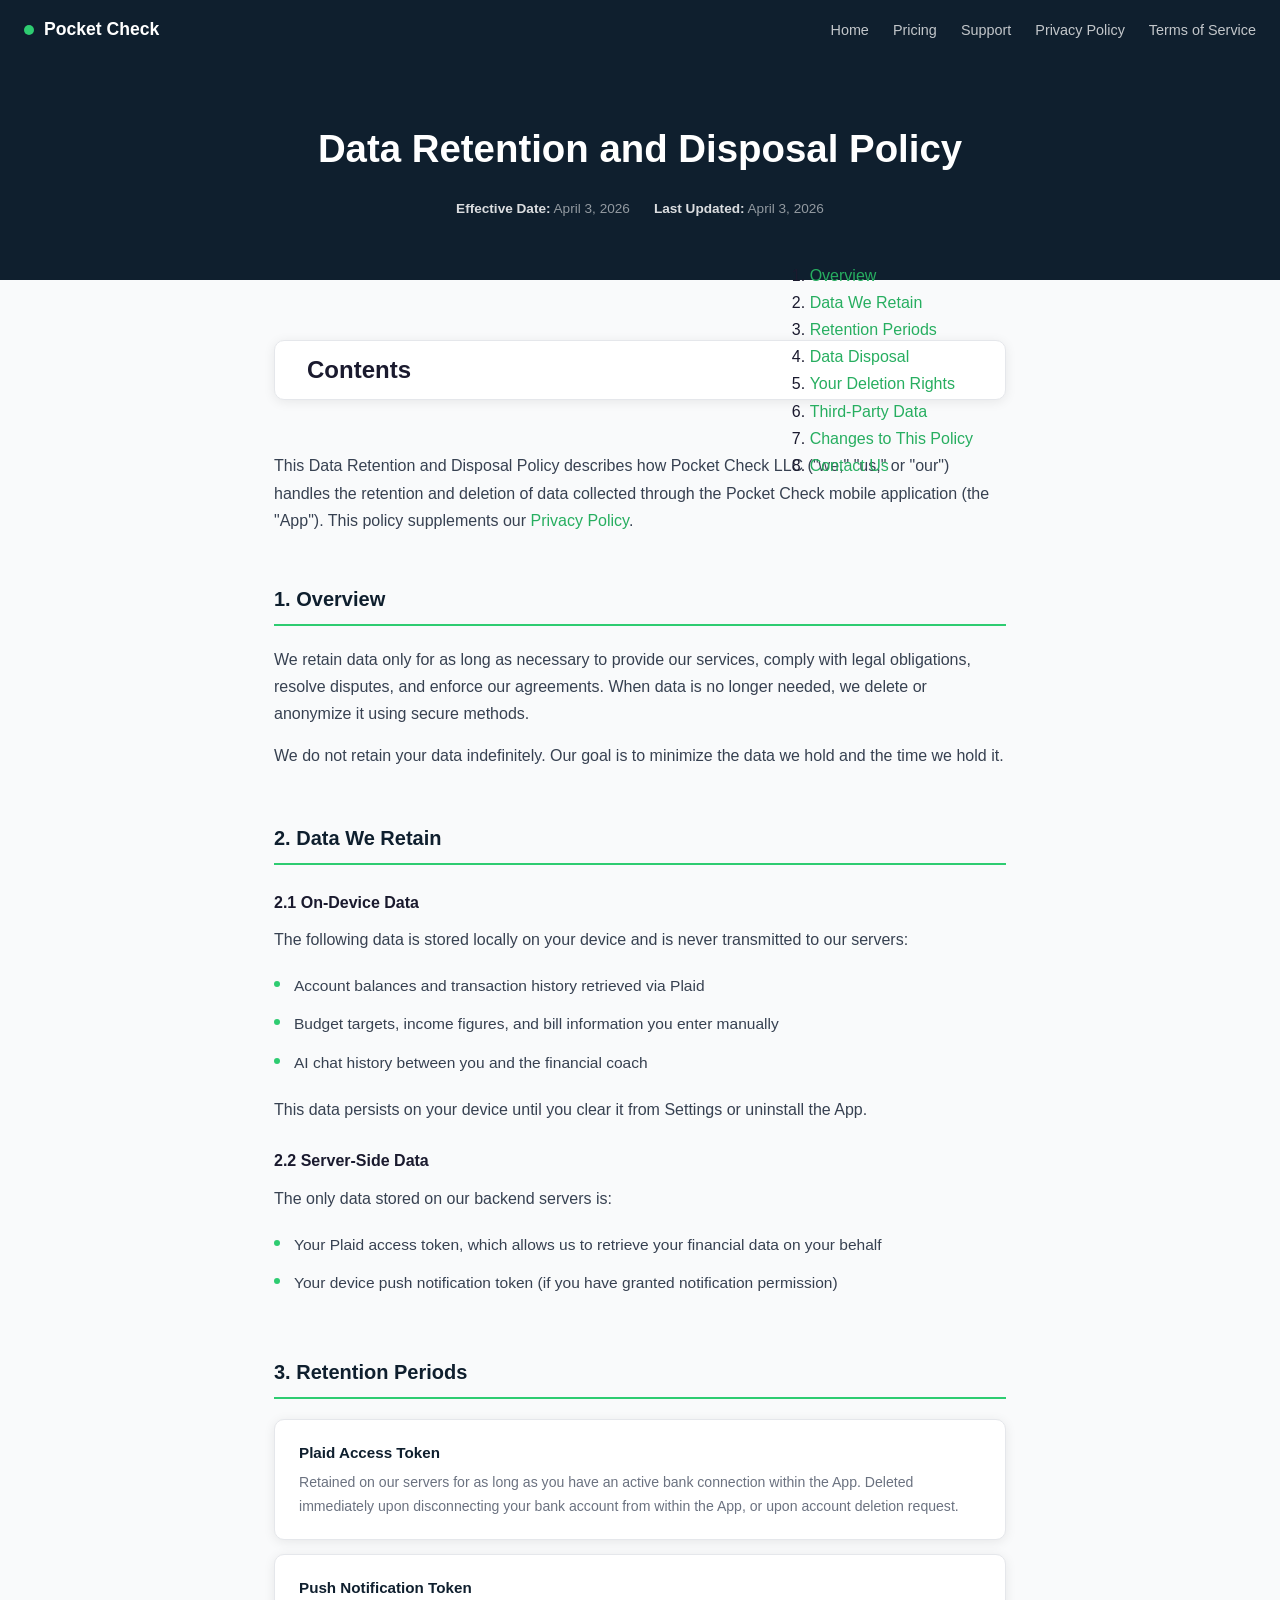
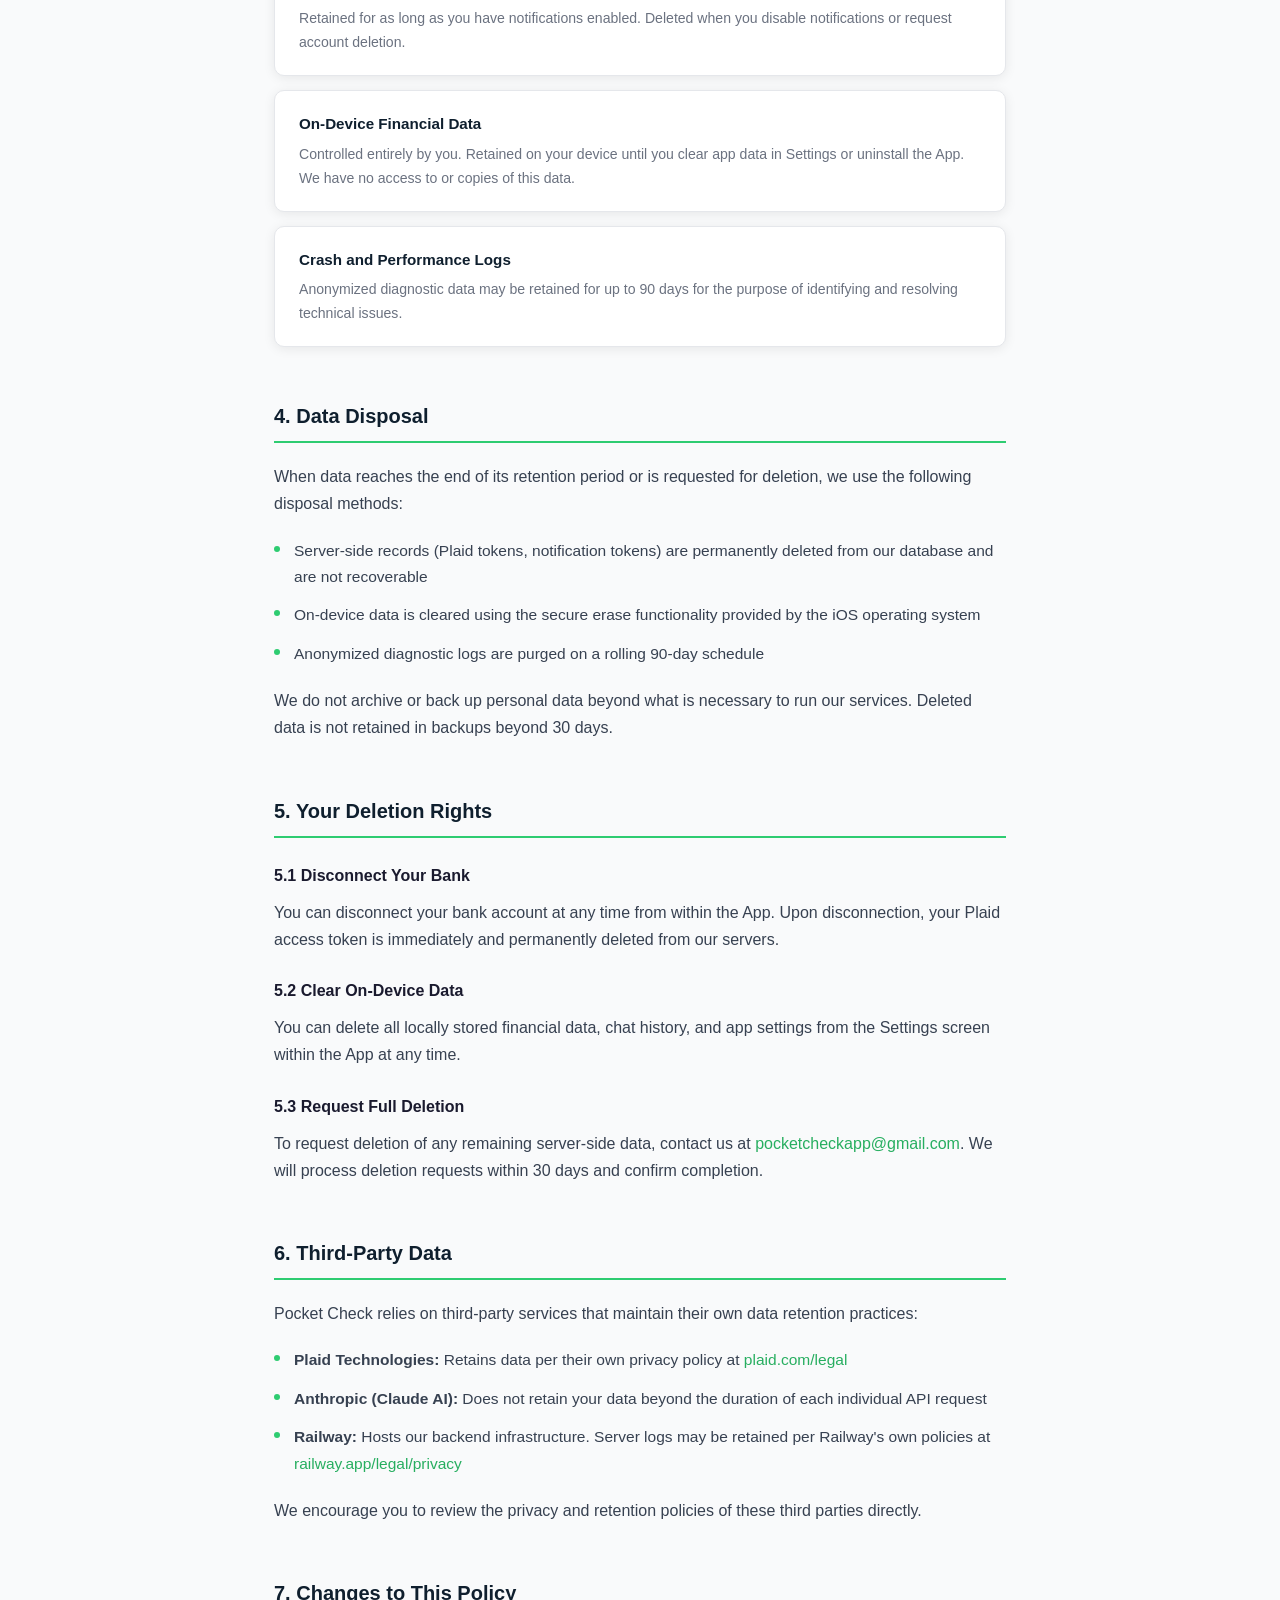
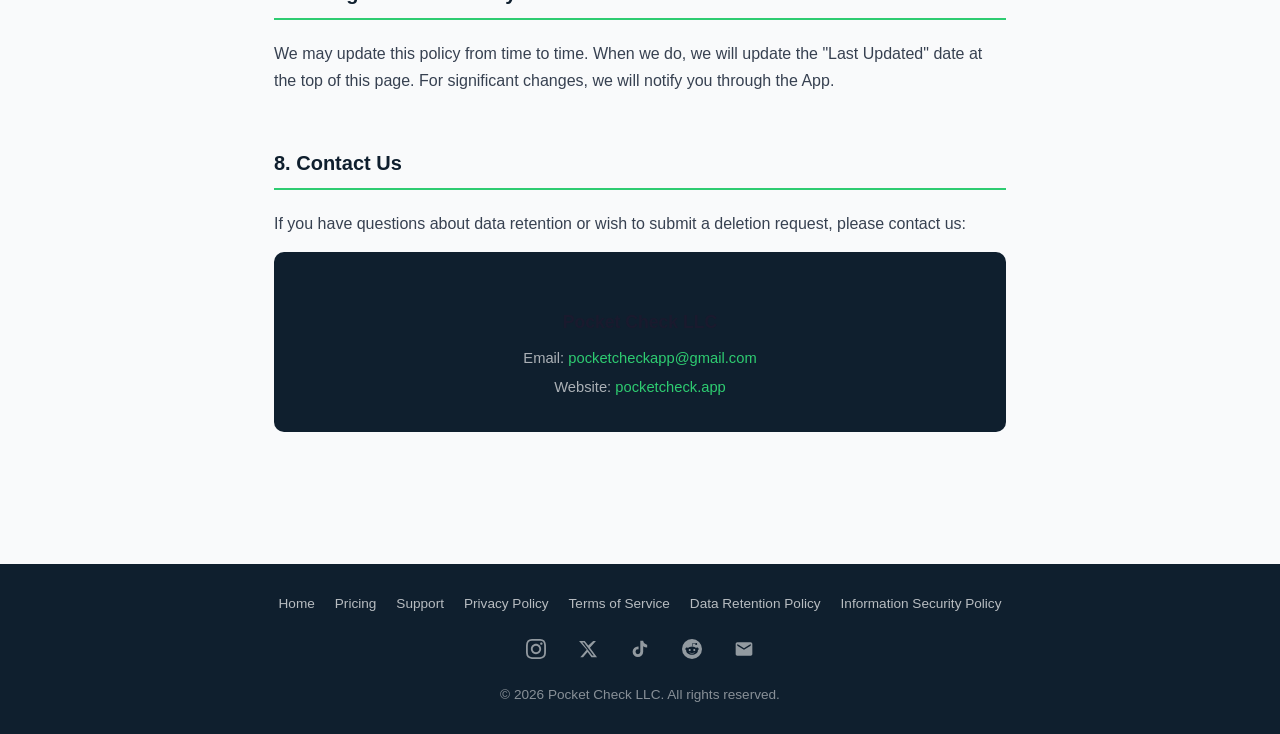
==== data-retention-policy.html @ 1af620df "Add Data Retention and Information Security policy pages; update all footers Co-Authored-By: Claude " ====
<!DOCTYPE html>
<html lang="en">
<head>
  <meta charset="UTF-8" />
  <meta name="viewport" content="width=device-width, initial-scale=1.0" />
  <title>Data Retention and Disposal Policy | Pocket Check</title>
  <meta name="description" content="Pocket Check LLC Data Retention and Disposal Policy: how long we keep your data and how we delete it." />
  <link rel="stylesheet" href="css/styles.css" />
</head>
<body>

  <nav>
    <a href="/" class="nav-brand">
      <span class="dot"></span> Pocket Check
    </a>
    <ul class="nav-links">
      <li><a href="index.html">Home</a></li>
      <li><a href="pricing.html">Pricing</a></li>
      <li><a href="support.html">Support</a></li>
      <li><a href="privacy-policy.html">Privacy Policy</a></li>
      <li><a href="terms-of-service.html">Terms of Service</a></li>
    </ul>
  </nav>

  <header class="policy-header">
    <h1>Data Retention and Disposal Policy</h1>
    <div class="policy-meta">
      <span><strong>Effective Date:</strong> April 3, 2026</span>
      <span><strong>Last Updated:</strong> April 3, 2026</span>
    </div>
  </header>

  <main class="policy-body">

    <nav class="policy-toc" aria-label="Table of contents">
      <h2>Contents</h2>
      <ol>
        <li><a href="#section-1">Overview</a></li>
        <li><a href="#section-2">Data We Retain</a></li>
        <li><a href="#section-3">Retention Periods</a></li>
        <li><a href="#section-4">Data Disposal</a></li>
        <li><a href="#section-5">Your Deletion Rights</a></li>
        <li><a href="#section-6">Third-Party Data</a></li>
        <li><a href="#section-7">Changes to This Policy</a></li>
        <li><a href="#section-8">Contact Us</a></li>
      </ol>
    </nav>

    <p style="color:#374151; margin-bottom: 48px;">
      This Data Retention and Disposal Policy describes how Pocket Check LLC ("we," "us," or "our") handles the retention and deletion of data collected through the Pocket Check mobile application (the "App"). This policy supplements our <a href="privacy-policy.html">Privacy Policy</a>.
    </p>

    <!-- Section 1 -->
    <div class="policy-section" id="section-1">
      <h2>1. Overview</h2>
      <p>We retain data only for as long as necessary to provide our services, comply with legal obligations, resolve disputes, and enforce our agreements. When data is no longer needed, we delete or anonymize it using secure methods.</p>
      <p>We do not retain your data indefinitely. Our goal is to minimize the data we hold and the time we hold it.</p>
    </div>

    <!-- Section 2 -->
    <div class="policy-section" id="section-2">
      <h2>2. Data We Retain</h2>

      <h3>2.1 On-Device Data</h3>
      <p>The following data is stored locally on your device and is never transmitted to our servers:</p>
      <ul>
        <li>Account balances and transaction history retrieved via Plaid</li>
        <li>Budget targets, income figures, and bill information you enter manually</li>
        <li>AI chat history between you and the financial coach</li>
      </ul>
      <p>This data persists on your device until you clear it from Settings or uninstall the App.</p>

      <h3>2.2 Server-Side Data</h3>
      <p>The only data stored on our backend servers is:</p>
      <ul>
        <li>Your Plaid access token, which allows us to retrieve your financial data on your behalf</li>
        <li>Your device push notification token (if you have granted notification permission)</li>
      </ul>
    </div>

    <!-- Section 3 -->
    <div class="policy-section" id="section-3">
      <h2>3. Retention Periods</h2>

      <div class="third-party-card">
        <h4>Plaid Access Token</h4>
        <p>Retained on our servers for as long as you have an active bank connection within the App. Deleted immediately upon disconnecting your bank account from within the App, or upon account deletion request.</p>
      </div>

      <div class="third-party-card">
        <h4>Push Notification Token</h4>
        <p>Retained for as long as you have notifications enabled. Deleted when you disable notifications or request account deletion.</p>
      </div>

      <div class="third-party-card">
        <h4>On-Device Financial Data</h4>
        <p>Controlled entirely by you. Retained on your device until you clear app data in Settings or uninstall the App. We have no access to or copies of this data.</p>
      </div>

      <div class="third-party-card">
        <h4>Crash and Performance Logs</h4>
        <p>Anonymized diagnostic data may be retained for up to 90 days for the purpose of identifying and resolving technical issues.</p>
      </div>
    </div>

    <!-- Section 4 -->
    <div class="policy-section" id="section-4">
      <h2>4. Data Disposal</h2>
      <p>When data reaches the end of its retention period or is requested for deletion, we use the following disposal methods:</p>
      <ul>
        <li>Server-side records (Plaid tokens, notification tokens) are permanently deleted from our database and are not recoverable</li>
        <li>On-device data is cleared using the secure erase functionality provided by the iOS operating system</li>
        <li>Anonymized diagnostic logs are purged on a rolling 90-day schedule</li>
      </ul>
      <p>We do not archive or back up personal data beyond what is necessary to run our services. Deleted data is not retained in backups beyond 30 days.</p>
    </div>

    <!-- Section 5 -->
    <div class="policy-section" id="section-5">
      <h2>5. Your Deletion Rights</h2>

      <h3>5.1 Disconnect Your Bank</h3>
      <p>You can disconnect your bank account at any time from within the App. Upon disconnection, your Plaid access token is immediately and permanently deleted from our servers.</p>

      <h3>5.2 Clear On-Device Data</h3>
      <p>You can delete all locally stored financial data, chat history, and app settings from the Settings screen within the App at any time.</p>

      <h3>5.3 Request Full Deletion</h3>
      <p>To request deletion of any remaining server-side data, contact us at <a href="mailto:pocketcheckapp@gmail.com">pocketcheckapp@gmail.com</a>. We will process deletion requests within 30 days and confirm completion.</p>
    </div>

    <!-- Section 6 -->
    <div class="policy-section" id="section-6">
      <h2>6. Third-Party Data</h2>
      <p>Pocket Check relies on third-party services that maintain their own data retention practices:</p>
      <ul>
        <li><strong>Plaid Technologies:</strong> Retains data per their own privacy policy at <a href="https://plaid.com/legal" target="_blank" rel="noopener">plaid.com/legal</a></li>
        <li><strong>Anthropic (Claude AI):</strong> Does not retain your data beyond the duration of each individual API request</li>
        <li><strong>Railway:</strong> Hosts our backend infrastructure. Server logs may be retained per Railway's own policies at <a href="https://railway.app/legal/privacy" target="_blank" rel="noopener">railway.app/legal/privacy</a></li>
      </ul>
      <p>We encourage you to review the privacy and retention policies of these third parties directly.</p>
    </div>

    <!-- Section 7 -->
    <div class="policy-section" id="section-7">
      <h2>7. Changes to This Policy</h2>
      <p>We may update this policy from time to time. When we do, we will update the "Last Updated" date at the top of this page. For significant changes, we will notify you through the App.</p>
    </div>

    <!-- Section 8 -->
    <div class="policy-section" id="section-8">
      <h2>8. Contact Us</h2>
      <p>If you have questions about data retention or wish to submit a deletion request, please contact us:</p>
      <div class="contact-box">
        <h3>Pocket Check LLC</h3>
        <p>Email: <a href="mailto:pocketcheckapp@gmail.com">pocketcheckapp@gmail.com</a></p>
        <p>Website: <a href="https://pocketcheck.app" target="_blank" rel="noopener">pocketcheck.app</a></p>
      </div>
    </div>

  </main>

  <footer>
    <div class="footer-links">
      <a href="index.html">Home</a>
      <a href="pricing.html">Pricing</a>
      <a href="support.html">Support</a>
      <a href="privacy-policy.html">Privacy Policy</a>
      <a href="terms-of-service.html">Terms of Service</a>
      <a href="data-retention-policy.html">Data Retention Policy</a>
      <a href="information-security-policy.html">Information Security Policy</a>
    </div>
    <div class="footer-socials">
      <a href="https://instagram.com/pocketcheckapp" target="_blank" rel="noopener" aria-label="Instagram">
        <svg viewBox="0 0 24 24" fill="currentColor"><path d="M12 2.163c3.204 0 3.584.012 4.85.07 3.252.148 4.771 1.691 4.919 4.919.058 1.265.069 1.645.069 4.849 0 3.205-.012 3.584-.069 4.849-.149 3.225-1.664 4.771-4.919 4.919-1.266.058-1.644.07-4.85.07-3.204 0-3.584-.012-4.849-.07-3.26-.149-4.771-1.699-4.919-4.92-.058-1.265-.07-1.644-.07-4.849 0-3.204.013-3.583.07-4.849.149-3.227 1.664-4.771 4.919-4.919 1.266-.057 1.645-.069 4.849-.069zm0-2.163c-3.259 0-3.667.014-4.947.072-4.358.2-6.78 2.618-6.98 6.98-.059 1.281-.073 1.689-.073 4.948 0 3.259.014 3.668.072 4.948.2 4.358 2.618 6.78 6.98 6.98 1.281.058 1.689.072 4.948.072 3.259 0 3.668-.014 4.948-.072 4.354-.2 6.782-2.618 6.979-6.98.059-1.28.073-1.689.073-4.948 0-3.259-.014-3.667-.072-4.947-.196-4.354-2.617-6.78-6.979-6.98-1.281-.059-1.69-.073-4.949-.073zm0 5.838c-3.403 0-6.162 2.759-6.162 6.162s2.759 6.163 6.162 6.163 6.162-2.759 6.162-6.163c0-3.403-2.759-6.162-6.162-6.162zm0 10.162c-2.209 0-4-1.79-4-4 0-2.209 1.791-4 4-4s4 1.791 4 4c0 2.21-1.791 4-4 4zm6.406-11.845c-.796 0-1.441.645-1.441 1.44s.645 1.44 1.441 1.44c.795 0 1.439-.645 1.439-1.44s-.644-1.44-1.439-1.44z"/></svg>
      </a>
      <a href="https://x.com/pocketcheckapp" target="_blank" rel="noopener" aria-label="X">
        <svg viewBox="0 0 24 24" fill="currentColor"><path d="M18.244 2.25h3.308l-7.227 8.26 8.502 11.24H16.17l-4.714-6.231-5.401 6.231H2.747l7.73-8.835L1.254 2.25H8.08l4.259 5.63L18.244 2.25zm-1.161 17.52h1.833L7.084 4.126H5.117L17.083 19.77z"/></svg>
      </a>
      <a href="https://tiktok.com/@pocketcheckapp" target="_blank" rel="noopener" aria-label="TikTok">
        <svg viewBox="0 0 24 24" fill="currentColor"><path d="M19.59 6.69a4.83 4.83 0 01-3.77-4.25V2h-3.45v13.67a2.89 2.89 0 01-2.88 2.5 2.89 2.89 0 01-2.89-2.89 2.89 2.89 0 012.89-2.89c.28 0 .54.04.79.1V9.01a6.33 6.33 0 00-.79-.05 6.34 6.34 0 00-6.34 6.34 6.34 6.34 0 006.34 6.34 6.34 6.34 0 006.33-6.34V8.69a8.18 8.18 0 004.79 1.54V6.79a4.85 4.85 0 01-1.02-.1z"/></svg>
      </a>
      <a href="https://reddit.com/u/pocketcheckapp" target="_blank" rel="noopener" aria-label="Reddit">
        <svg viewBox="0 0 24 24" fill="currentColor"><path d="M12 0A12 12 0 0 0 0 12a12 12 0 0 0 12 12 12 12 0 0 0 12-12A12 12 0 0 0 12 0zm5.01 4.744c.688 0 1.25.561 1.25 1.249a1.25 1.25 0 0 1-2.498.056l-2.597-.547-.8 3.747c1.824.07 3.48.632 4.674 1.488.308-.309.73-.491 1.207-.491.968 0 1.754.786 1.754 1.754 0 .716-.435 1.333-1.01 1.614a3.111 3.111 0 0 1 .042.52c0 2.694-3.13 4.87-7.004 4.87-3.874 0-7.004-2.176-7.004-4.87 0-.183.015-.366.043-.534A1.748 1.748 0 0 1 4.028 12c0-.968.786-1.754 1.754-1.754.463 0 .898.196 1.207.49 1.207-.883 2.878-1.43 4.744-1.487l.885-4.182a.342.342 0 0 1 .14-.197.35.35 0 0 1 .238-.042l2.906.617a1.214 1.214 0 0 1 1.108-.701zM9.25 12C8.561 12 8 12.562 8 13.25c0 .687.561 1.248 1.25 1.248.687 0 1.248-.561 1.248-1.249 0-.688-.561-1.249-1.249-1.249zm5.5 0c-.687 0-1.248.561-1.248 1.25 0 .687.561 1.248 1.249 1.248.688 0 1.249-.561 1.249-1.249 0-.687-.562-1.249-1.25-1.249zm-5.466 3.99a.327.327 0 0 0-.231.094.33.33 0 0 0 0 .463c.842.842 2.484.913 2.961.913.477 0 2.105-.056 2.961-.913a.361.361 0 0 0 .029-.463.33.33 0 0 0-.464 0c-.547.533-1.684.73-2.512.73-.828 0-1.979-.196-2.512-.73a.326.326 0 0 0-.232-.095z"/></svg>
      </a>
      <a href="mailto:pocketcheckapp@gmail.com" aria-label="Email">
        <svg viewBox="0 0 24 24" fill="currentColor"><path d="M20 4H4c-1.1 0-2 .9-2 2v12c0 1.1.9 2 2 2h16c1.1 0 2-.9 2-2V6c0-1.1-.9-2-2-2zm0 4l-8 5-8-5V6l8 5 8-5v2z"/></svg>
      </a>
    </div>
    <p>&copy; 2026 Pocket Check LLC. All rights reserved.</p>
  </footer>

</body>
</html>
---- css/styles.css ----
/* ===== Reset & Base ===== */
*, *::before, *::after { box-sizing: border-box; margin: 0; padding: 0; }

:root {
  --green: #2ecc71;
  --green-dark: #27ae60;
  --navy: #0f1f2e;
  --text: #1a1a2e;
  --muted: #6b7280;
  --border: #e5e7eb;
  --bg: #f9fafb;
  --white: #ffffff;
  --radius: 10px;
  --shadow: 0 2px 12px rgba(0,0,0,0.08);
}

html { scroll-behavior: smooth; }

body {
  font-family: -apple-system, BlinkMacSystemFont, "Segoe UI", Roboto, sans-serif;
  color: var(--text);
  background: var(--bg);
  line-height: 1.7;
  font-size: 16px;
}

a { color: var(--green-dark); text-decoration: none; }
a:hover { text-decoration: underline; }

/* ===== Nav ===== */
nav {
  background: var(--navy);
  padding: 0 24px;
  display: flex;
  align-items: center;
  justify-content: space-between;
  height: 60px;
  position: sticky;
  top: 0;
  z-index: 100;
}

.nav-brand {
  display: flex;
  align-items: center;
  gap: 10px;
  color: var(--white);
  font-weight: 700;
  font-size: 1.1rem;
  text-decoration: none;
}

.nav-brand .dot {
  width: 10px;
  height: 10px;
  background: var(--green);
  border-radius: 50%;
  display: inline-block;
}

.nav-links {
  display: flex;
  gap: 24px;
  list-style: none;
}

.nav-links a {
  color: rgba(255,255,255,0.75);
  font-size: 0.9rem;
  transition: color 0.2s;
}

.nav-links a:hover,
.nav-links a.active {
  color: var(--white);
  text-decoration: none;
}

/* ===== Hero ===== */
.hero {
  background: var(--navy);
  color: var(--white);
  padding: 80px 24px 100px;
  text-align: center;
}

.hero-badge {
  display: inline-block;
  background: rgba(46,204,113,0.15);
  color: var(--green);
  border: 1px solid rgba(46,204,113,0.3);
  border-radius: 100px;
  padding: 4px 14px;
  font-size: 0.8rem;
  font-weight: 600;
  letter-spacing: 0.05em;
  text-transform: uppercase;
  margin-bottom: 20px;
}

.hero h1 {
  font-size: clamp(2rem, 5vw, 3rem);
  font-weight: 800;
  line-height: 1.2;
  margin-bottom: 16px;
}

.hero h1 span { color: var(--green); }

.hero p {
  font-size: 1.1rem;
  color: rgba(255,255,255,0.65);
  max-width: 480px;
  margin: 0 auto 32px;
}

.btn {
  display: inline-block;
  padding: 12px 28px;
  border-radius: var(--radius);
  font-weight: 600;
  font-size: 0.95rem;
  transition: all 0.2s;
  cursor: pointer;
  border: none;
}

.btn-primary {
  background: var(--green);
  color: var(--navy);
}

.btn-primary:hover {
  background: var(--green-dark);
  color: var(--white);
  text-decoration: none;
}

.btn-outline {
  background: transparent;
  color: var(--white);
  border: 1px solid rgba(255,255,255,0.3);
  margin-left: 12px;
}

.btn-outline:hover {
  background: rgba(255,255,255,0.08);
  text-decoration: none;
  color: var(--white);
}

/* ===== Features Grid ===== */
.section {
  max-width: 900px;
  margin: 0 auto;
  padding: 72px 24px;
}

.section-label {
  font-size: 0.78rem;
  font-weight: 700;
  color: var(--green-dark);
  text-transform: uppercase;
  letter-spacing: 0.1em;
  margin-bottom: 10px;
}

.section h2 {
  font-size: 1.8rem;
  font-weight: 800;
  margin-bottom: 12px;
}

.section .lead {
  color: var(--muted);
  font-size: 1.05rem;
  margin-bottom: 48px;
}

.features {
  display: grid;
  grid-template-columns: repeat(auto-fit, minmax(220px, 1fr));
  gap: 20px;
}

.feature-card {
  background: var(--white);
  border: 1px solid var(--border);
  border-radius: var(--radius);
  padding: 28px 24px;
  box-shadow: var(--shadow);
}

.feature-icon {
  font-size: 1.6rem;
  margin-bottom: 14px;
}

.feature-card h3 {
  font-size: 1rem;
  font-weight: 700;
  margin-bottom: 8px;
}

.feature-card p {
  font-size: 0.9rem;
  color: var(--muted);
  line-height: 1.6;
}

/* ===== Privacy Card ===== */
.privacy-cta {
  background: var(--white);
  border: 1px solid var(--border);
  border-radius: var(--radius);
  padding: 40px;
  box-shadow: var(--shadow);
  display: flex;
  align-items: center;
  justify-content: space-between;
  gap: 24px;
  flex-wrap: wrap;
  margin-top: 60px;
}

.privacy-cta h3 { font-size: 1.2rem; font-weight: 700; margin-bottom: 6px; }
.privacy-cta p { color: var(--muted); font-size: 0.92rem; }

/* ===== Privacy Policy Page ===== */
.policy-header {
  background: var(--navy);
  color: var(--white);
  padding: 56px 24px 60px;
  text-align: center;
}

.policy-header h1 { font-size: clamp(1.6rem, 4vw, 2.4rem); font-weight: 800; margin-bottom: 10px; }

.policy-meta {
  display: flex;
  justify-content: center;
  gap: 24px;
  flex-wrap: wrap;
  margin-top: 16px;
}

.policy-meta span {
  font-size: 0.85rem;
  color: rgba(255,255,255,0.55);
}

.policy-meta strong { color: rgba(255,255,255,0.85); }

.policy-body {
  max-width: 780px;
  margin: 0 auto;
  padding: 60px 24px 80px;
}

.policy-toc {
  background: var(--white);
  border: 1px solid var(--border);
  border-radius: var(--radius);
  padding: 28px 32px;
  margin-bottom: 52px;
  box-shadow: var(--shadow);
}

.toc-heading {
  font-size: 0.78rem;
  font-weight: 700;
  text-transform: uppercase;
  letter-spacing: 0.1em;
  color: var(--muted);
  margin-bottom: 14px;
}

.toc-table {
  width: 100%;
  border-collapse: collapse;
}

.toc-table td {
  padding: 6px 40px 6px 0;
  width: 50%;
  font-size: 0.9rem;
  vertical-align: top;
}

.toc-table td:last-child {
  padding-left: 40px;
  padding-right: 0;
  border-left: 1px solid var(--border);
}

.toc-table a {
  color: var(--text);
  text-decoration: none;
}

.toc-table a:hover {
  color: var(--green-dark);
  text-decoration: underline;
}

.policy-section { margin-bottom: 52px; }

.policy-section h2 {
  font-size: 1.25rem;
  font-weight: 800;
  color: var(--navy);
  border-bottom: 2px solid var(--green);
  padding-bottom: 8px;
  margin-bottom: 20px;
}

.policy-section h3 {
  font-size: 1rem;
  font-weight: 700;
  margin: 24px 0 10px;
  color: var(--text);
}

.policy-section p { margin-bottom: 14px; color: #374151; }
.policy-section p:last-child { margin-bottom: 0; }

.policy-section ul {
  list-style: none;
  padding: 0;
  margin: 0 0 14px;
}

.policy-section ul li {
  padding: 6px 0 6px 20px;
  position: relative;
  color: #374151;
  font-size: 0.97rem;
}

.policy-section ul li::before {
  content: '';
  position: absolute;
  left: 0;
  top: 14px;
  width: 6px;
  height: 6px;
  background: var(--green);
  border-radius: 50%;
}

.third-party-card {
  background: var(--white);
  border: 1px solid var(--border);
  border-radius: var(--radius);
  padding: 20px 24px;
  margin-bottom: 14px;
  box-shadow: var(--shadow);
}

.third-party-card h4 {
  font-size: 0.95rem;
  font-weight: 700;
  margin-bottom: 6px;
  color: var(--navy);
}

.third-party-card p {
  font-size: 0.88rem;
  color: var(--muted);
  margin: 0;
}

.contact-box {
  background: var(--navy);
  color: var(--white);
  border-radius: var(--radius);
  padding: 32px;
  text-align: center;
}

.contact-box h3 { font-size: 1.1rem; font-weight: 700; margin-bottom: 8px; }
.contact-box p { color: rgba(255,255,255,0.65); font-size: 0.92rem; margin-bottom: 4px; }
.contact-box a { color: var(--green); }
.contact-box a:hover { color: var(--green-dark); }

/* ===== Footer ===== */
footer {
  background: var(--navy);
  color: rgba(255,255,255,0.5);
  text-align: center;
  padding: 28px 24px;
  font-size: 0.85rem;
}

footer a { color: rgba(255,255,255,0.7); }
footer a:hover { color: var(--white); }
footer .footer-links { display: flex; justify-content: center; gap: 20px; margin-bottom: 16px; flex-wrap: wrap; }
footer .footer-socials { display: flex; justify-content: center; gap: 16px; margin-bottom: 16px; }
footer .footer-socials a { display: flex; align-items: center; justify-content: center; width: 36px; height: 36px; color: rgba(255,255,255,0.55); transition: color 0.2s; }
footer .footer-socials a:hover { color: var(--green); }
footer .footer-socials svg { width: 20px; height: 20px; }

/* ===== Responsive ===== */
@media (max-width: 600px) {
.privacy-cta { flex-direction: column; text-align: center; }
  .btn-outline { margin-left: 0; margin-top: 10px; }
  .hero { padding: 60px 20px 80px; }
}
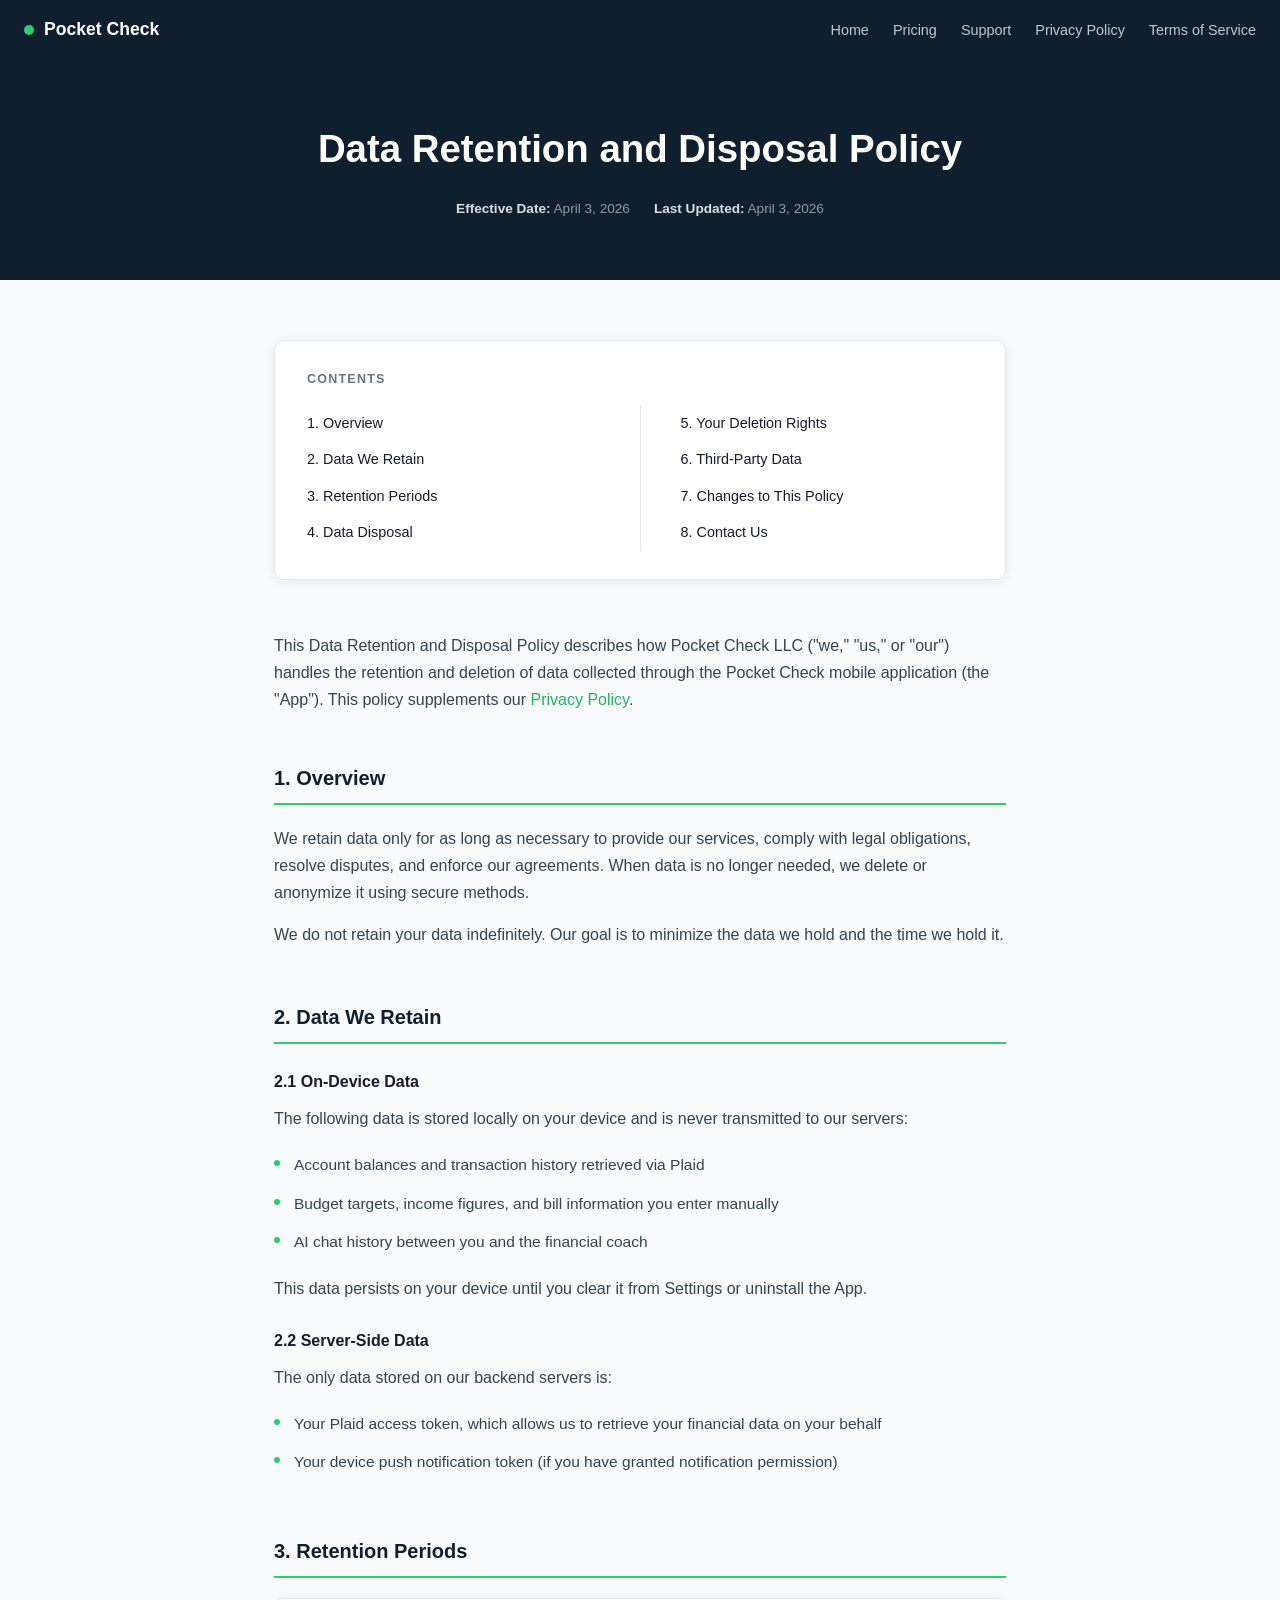
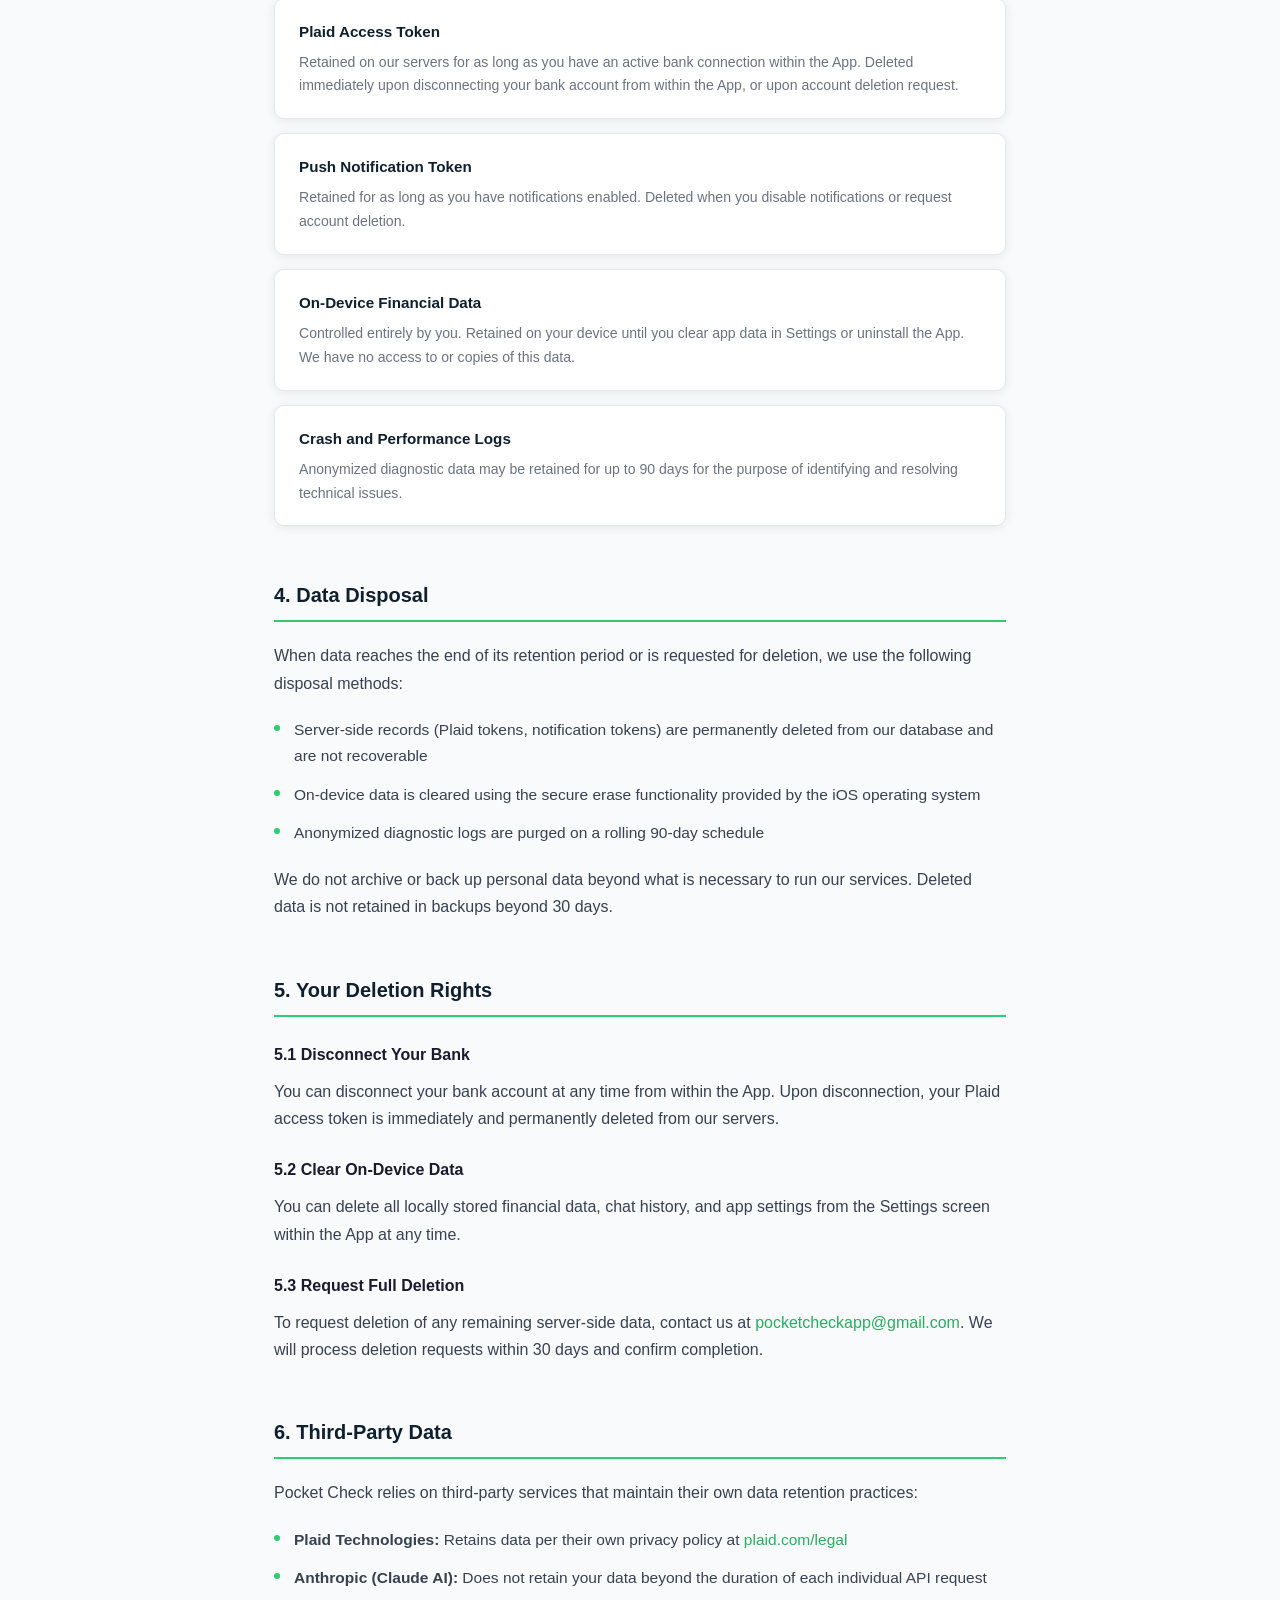
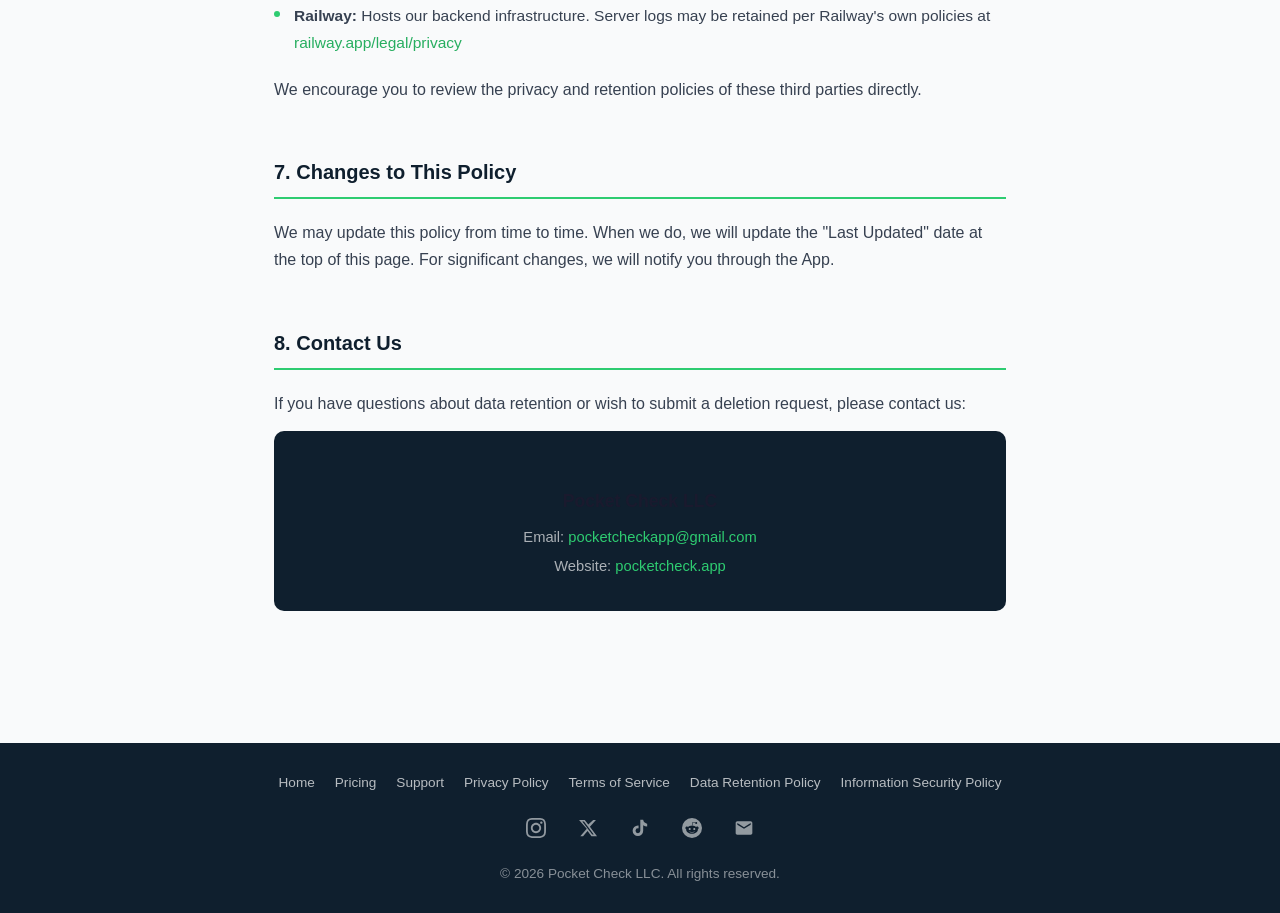
==== commit 29d02596: "Fix contents table layout on new policy pages to match site style Co-Authored-By: Claude Sonnet 4.6 " ====
--- a/data-retention-policy.html
+++ b/data-retention-policy.html
@@ -32,19 +32,29 @@
 
   <main class="policy-body">
 
-    <nav class="policy-toc" aria-label="Table of contents">
-      <h2>Contents</h2>
-      <ol>
-        <li><a href="#section-1">Overview</a></li>
-        <li><a href="#section-2">Data We Retain</a></li>
-        <li><a href="#section-3">Retention Periods</a></li>
-        <li><a href="#section-4">Data Disposal</a></li>
-        <li><a href="#section-5">Your Deletion Rights</a></li>
-        <li><a href="#section-6">Third-Party Data</a></li>
-        <li><a href="#section-7">Changes to This Policy</a></li>
-        <li><a href="#section-8">Contact Us</a></li>
-      </ol>
-    </nav>
+    <div class="policy-toc">
+      <p class="toc-heading">Contents</p>
+      <table class="toc-table">
+        <tbody>
+          <tr>
+            <td><a href="#section-1">1. Overview</a></td>
+            <td><a href="#section-5">5. Your Deletion Rights</a></td>
+          </tr>
+          <tr>
+            <td><a href="#section-2">2. Data We Retain</a></td>
+            <td><a href="#section-6">6. Third-Party Data</a></td>
+          </tr>
+          <tr>
+            <td><a href="#section-3">3. Retention Periods</a></td>
+            <td><a href="#section-7">7. Changes to This Policy</a></td>
+          </tr>
+          <tr>
+            <td><a href="#section-4">4. Data Disposal</a></td>
+            <td><a href="#section-8">8. Contact Us</a></td>
+          </tr>
+        </tbody>
+      </table>
+    </div>
 
     <p style="color:#374151; margin-bottom: 48px;">
       This Data Retention and Disposal Policy describes how Pocket Check LLC ("we," "us," or "our") handles the retention and deletion of data collected through the Pocket Check mobile application (the "App"). This policy supplements our <a href="privacy-policy.html">Privacy Policy</a>.
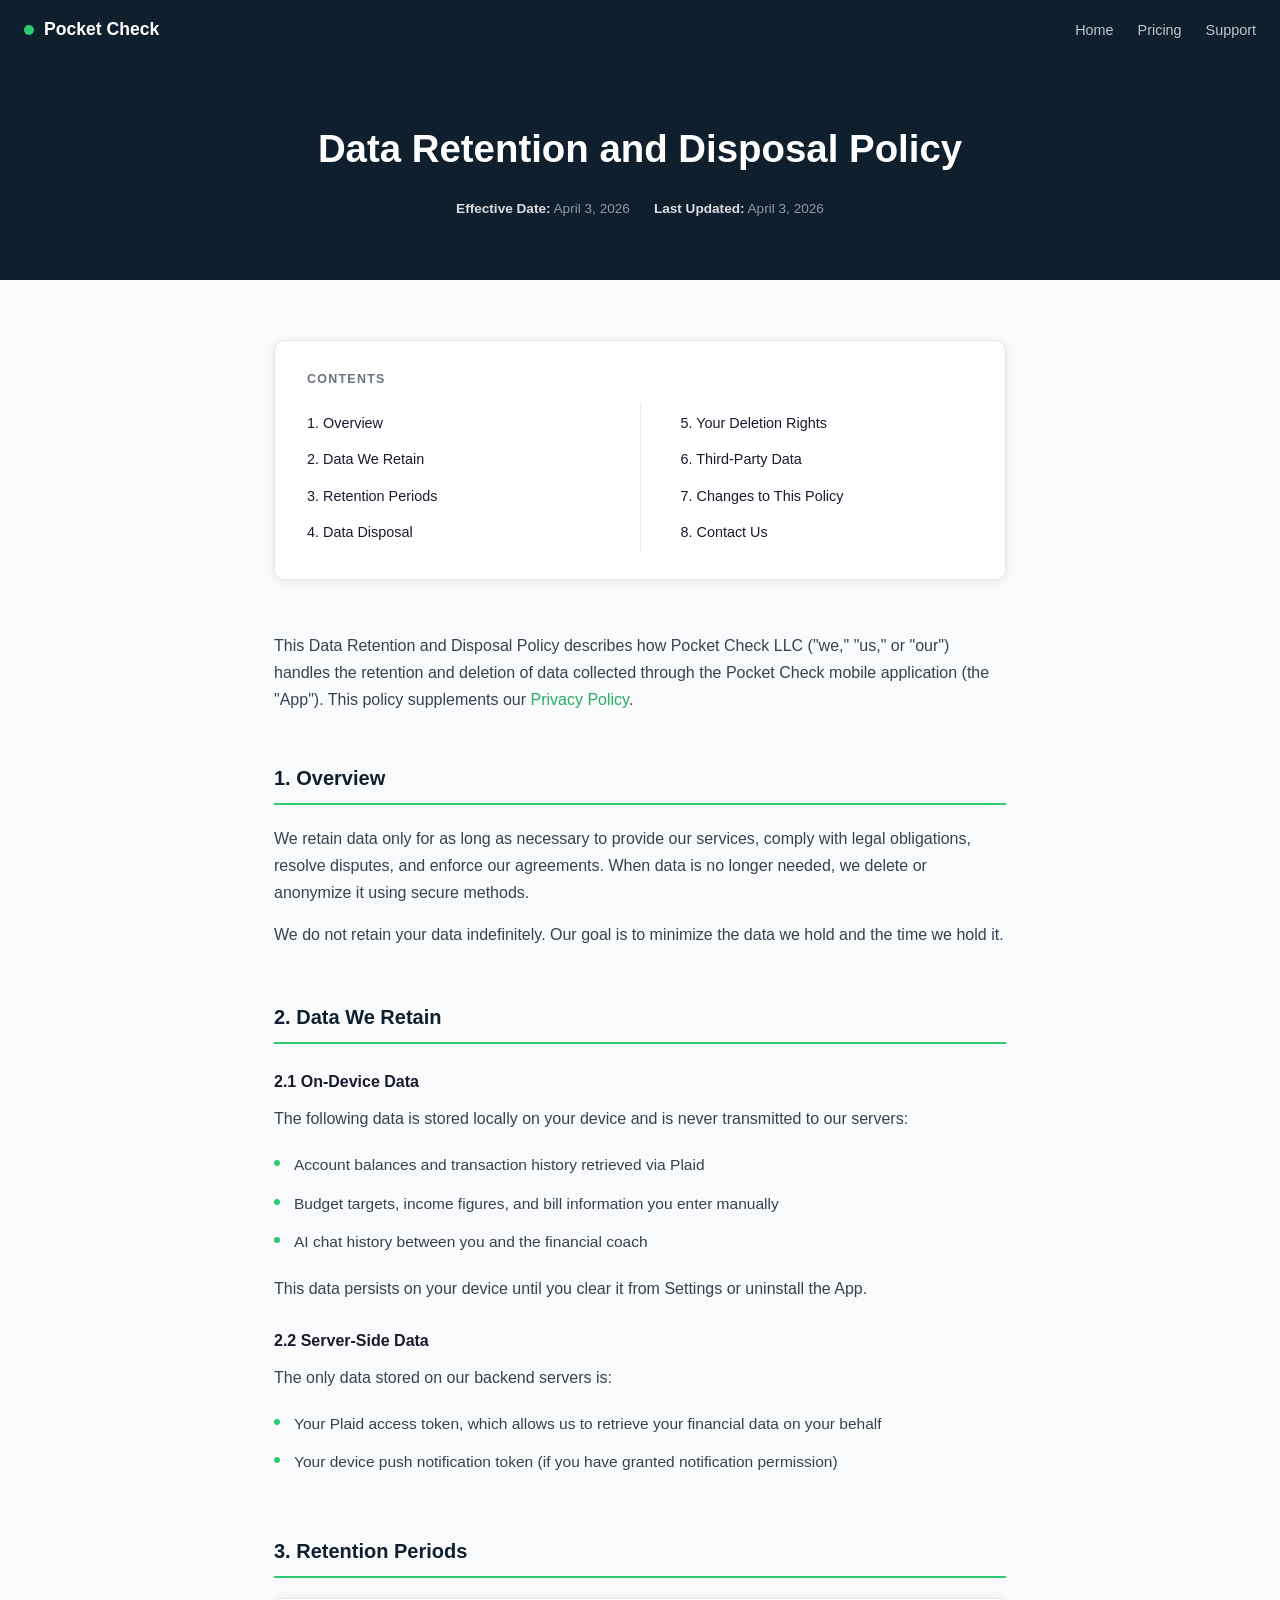
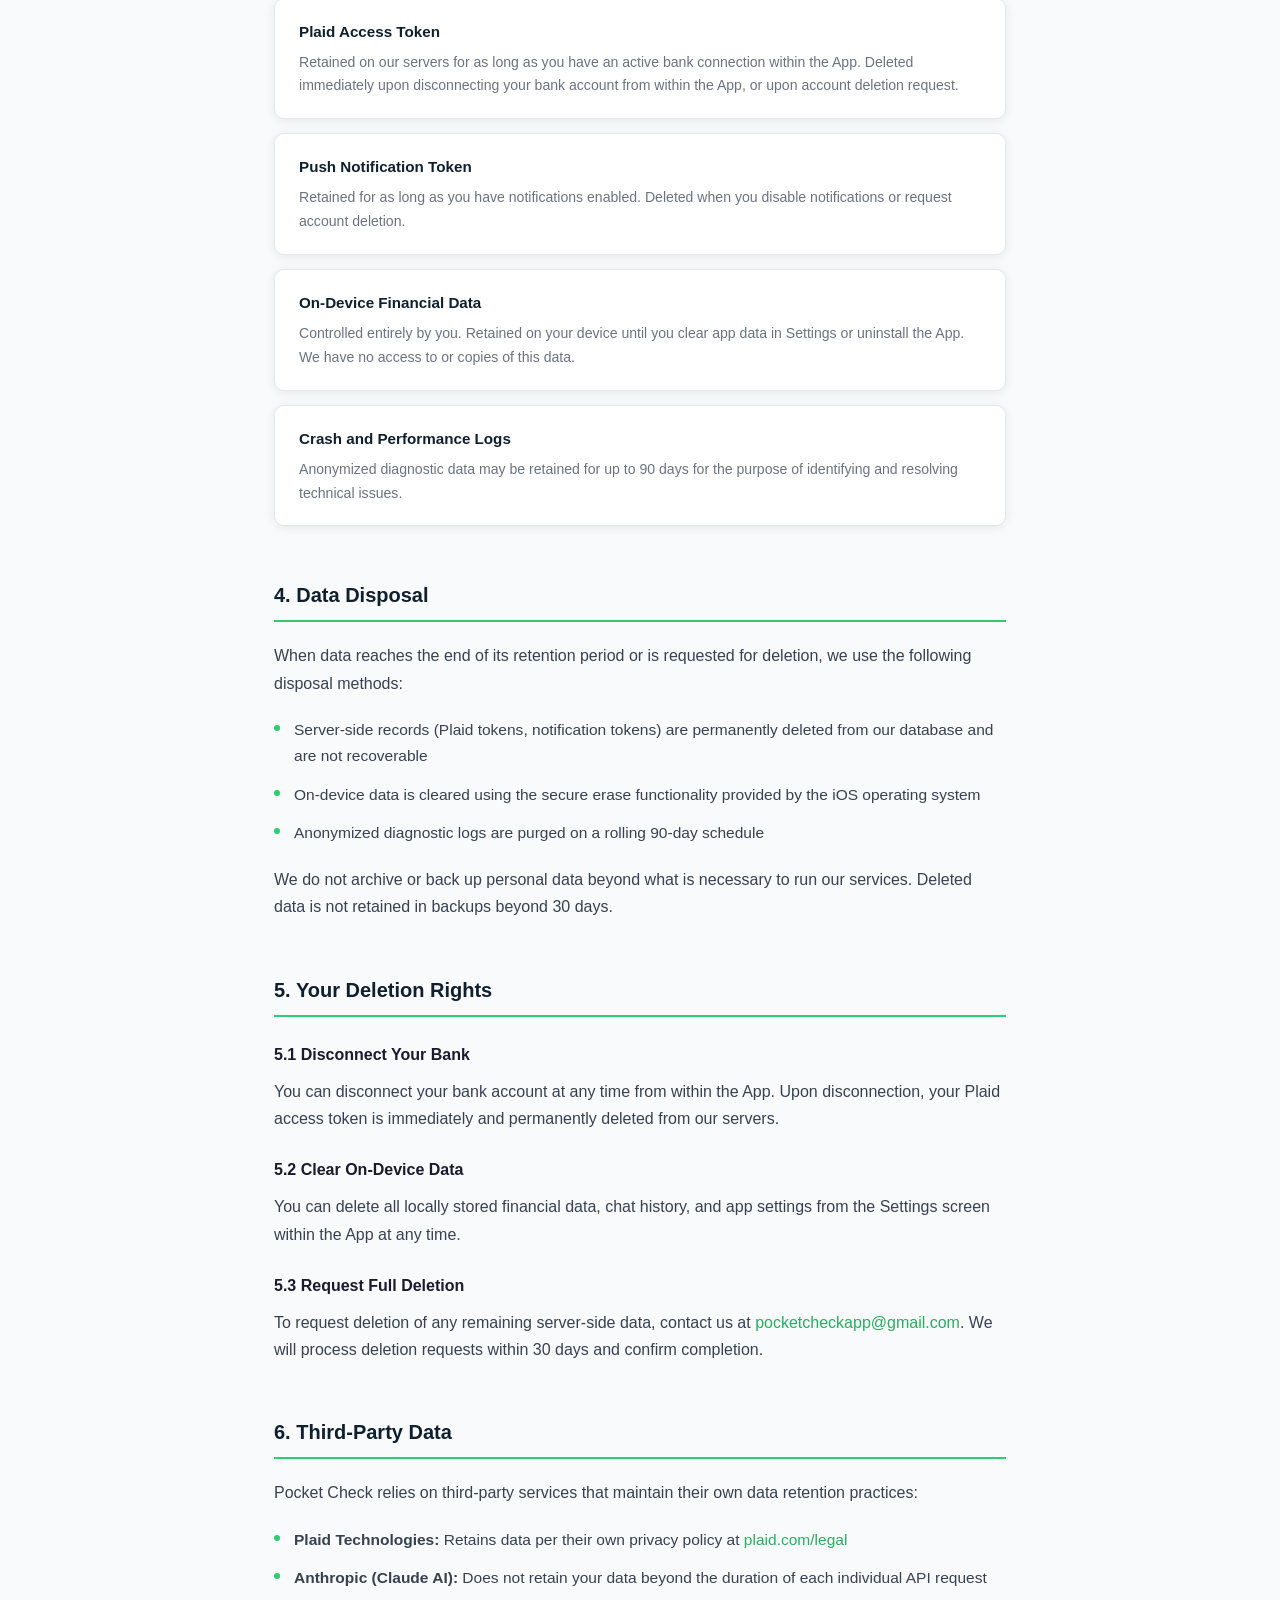
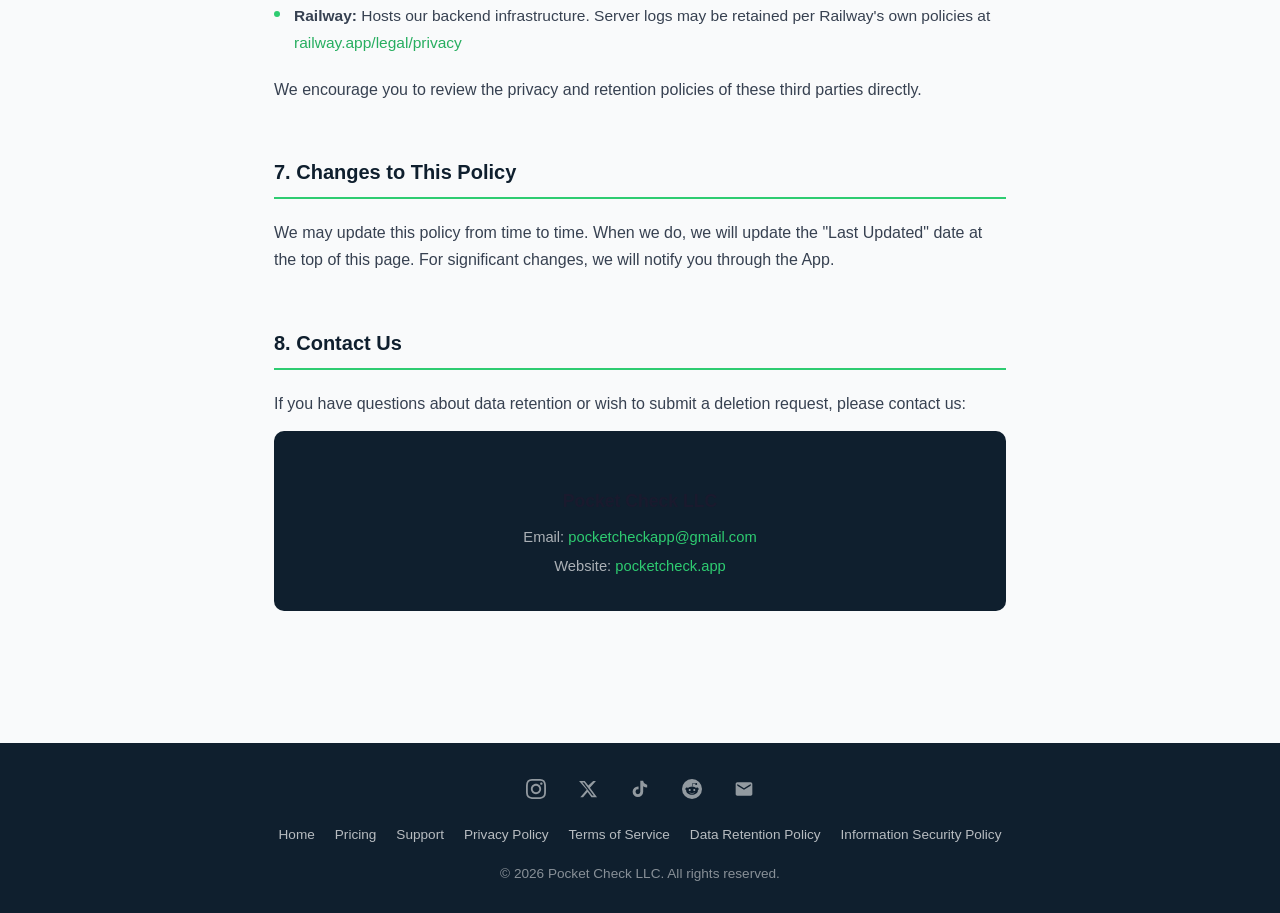
==== commit bc056307: "Move socials above footer links; remove Privacy Policy and TOS from nav Co-Authored-By: Claude Sonne" ====
--- a/data-retention-policy.html
+++ b/data-retention-policy.html
@@ -17,8 +17,6 @@
       <li><a href="index.html">Home</a></li>
       <li><a href="pricing.html">Pricing</a></li>
       <li><a href="support.html">Support</a></li>
-      <li><a href="privacy-policy.html">Privacy Policy</a></li>
-      <li><a href="terms-of-service.html">Terms of Service</a></li>
     </ul>
   </nav>
 
@@ -171,6 +169,23 @@
   </main>
 
   <footer>
+    <div class="footer-socials">
+      <a href="https://instagram.com/pocketcheckapp" target="_blank" rel="noopener" aria-label="Instagram">
+        <svg viewBox="0 0 24 24" fill="currentColor"><path d="M12 2.163c3.204 0 3.584.012 4.85.07 3.252.148 4.771 1.691 4.919 4.919.058 1.265.069 1.645.069 4.849 0 3.205-.012 3.584-.069 4.849-.149 3.225-1.664 4.771-4.919 4.919-1.266.058-1.644.07-4.85.07-3.204 0-3.584-.012-4.849-.07-3.26-.149-4.771-1.699-4.919-4.92-.058-1.265-.07-1.644-.07-4.849 0-3.204.013-3.583.07-4.849.149-3.227 1.664-4.771 4.919-4.919 1.266-.057 1.645-.069 4.849-.069zm0-2.163c-3.259 0-3.667.014-4.947.072-4.358.2-6.78 2.618-6.98 6.98-.059 1.281-.073 1.689-.073 4.948 0 3.259.014 3.668.072 4.948.2 4.358 2.618 6.78 6.98 6.98 1.281.058 1.689.072 4.948.072 3.259 0 3.668-.014 4.948-.072 4.354-.2 6.782-2.618 6.979-6.98.059-1.28.073-1.689.073-4.948 0-3.259-.014-3.667-.072-4.947-.196-4.354-2.617-6.78-6.979-6.98-1.281-.059-1.69-.073-4.949-.073zm0 5.838c-3.403 0-6.162 2.759-6.162 6.162s2.759 6.163 6.162 6.163 6.162-2.759 6.162-6.163c0-3.403-2.759-6.162-6.162-6.162zm0 10.162c-2.209 0-4-1.79-4-4 0-2.209 1.791-4 4-4s4 1.791 4 4c0 2.21-1.791 4-4 4zm6.406-11.845c-.796 0-1.441.645-1.441 1.44s.645 1.44 1.441 1.44c.795 0 1.439-.645 1.439-1.44s-.644-1.44-1.439-1.44z"/></svg>
+      </a>
+      <a href="https://x.com/pocketcheckapp" target="_blank" rel="noopener" aria-label="X">
+        <svg viewBox="0 0 24 24" fill="currentColor"><path d="M18.244 2.25h3.308l-7.227 8.26 8.502 11.24H16.17l-4.714-6.231-5.401 6.231H2.747l7.73-8.835L1.254 2.25H8.08l4.259 5.63L18.244 2.25zm-1.161 17.52h1.833L7.084 4.126H5.117L17.083 19.77z"/></svg>
+      </a>
+      <a href="https://tiktok.com/@pocketcheckapp" target="_blank" rel="noopener" aria-label="TikTok">
+        <svg viewBox="0 0 24 24" fill="currentColor"><path d="M19.59 6.69a4.83 4.83 0 01-3.77-4.25V2h-3.45v13.67a2.89 2.89 0 01-2.88 2.5 2.89 2.89 0 01-2.89-2.89 2.89 2.89 0 012.89-2.89c.28 0 .54.04.79.1V9.01a6.33 6.33 0 00-.79-.05 6.34 6.34 0 00-6.34 6.34 6.34 6.34 0 006.34 6.34 6.34 6.34 0 006.33-6.34V8.69a8.18 8.18 0 004.79 1.54V6.79a4.85 4.85 0 01-1.02-.1z"/></svg>
+      </a>
+      <a href="https://reddit.com/u/pocketcheckapp" target="_blank" rel="noopener" aria-label="Reddit">
+        <svg viewBox="0 0 24 24" fill="currentColor"><path d="M12 0A12 12 0 0 0 0 12a12 12 0 0 0 12 12 12 12 0 0 0 12-12A12 12 0 0 0 12 0zm5.01 4.744c.688 0 1.25.561 1.25 1.249a1.25 1.25 0 0 1-2.498.056l-2.597-.547-.8 3.747c1.824.07 3.48.632 4.674 1.488.308-.309.73-.491 1.207-.491.968 0 1.754.786 1.754 1.754 0 .716-.435 1.333-1.01 1.614a3.111 3.111 0 0 1 .042.52c0 2.694-3.13 4.87-7.004 4.87-3.874 0-7.004-2.176-7.004-4.87 0-.183.015-.366.043-.534A1.748 1.748 0 0 1 4.028 12c0-.968.786-1.754 1.754-1.754.463 0 .898.196 1.207.49 1.207-.883 2.878-1.43 4.744-1.487l.885-4.182a.342.342 0 0 1 .14-.197.35.35 0 0 1 .238-.042l2.906.617a1.214 1.214 0 0 1 1.108-.701zM9.25 12C8.561 12 8 12.562 8 13.25c0 .687.561 1.248 1.25 1.248.687 0 1.248-.561 1.248-1.249 0-.688-.561-1.249-1.249-1.249zm5.5 0c-.687 0-1.248.561-1.248 1.25 0 .687.561 1.248 1.249 1.248.688 0 1.249-.561 1.249-1.249 0-.687-.562-1.249-1.25-1.249zm-5.466 3.99a.327.327 0 0 0-.231.094.33.33 0 0 0 0 .463c.842.842 2.484.913 2.961.913.477 0 2.105-.056 2.961-.913a.361.361 0 0 0 .029-.463.33.33 0 0 0-.464 0c-.547.533-1.684.73-2.512.73-.828 0-1.979-.196-2.512-.73a.326.326 0 0 0-.232-.095z"/></svg>
+      </a>
+      <a href="mailto:pocketcheckapp@gmail.com" aria-label="Email">
+        <svg viewBox="0 0 24 24" fill="currentColor"><path d="M20 4H4c-1.1 0-2 .9-2 2v12c0 1.1.9 2 2 2h16c1.1 0 2-.9 2-2V6c0-1.1-.9-2-2-2zm0 4l-8 5-8-5V6l8 5 8-5v2z"/></svg>
+      </a>
+    </div>
     <div class="footer-links">
       <a href="index.html">Home</a>
       <a href="pricing.html">Pricing</a>
@@ -180,23 +195,6 @@
       <a href="data-retention-policy.html">Data Retention Policy</a>
       <a href="information-security-policy.html">Information Security Policy</a>
     </div>
-    <div class="footer-socials">
-      <a href="https://instagram.com/pocketcheckapp" target="_blank" rel="noopener" aria-label="Instagram">
-        <svg viewBox="0 0 24 24" fill="currentColor"><path d="M12 2.163c3.204 0 3.584.012 4.85.07 3.252.148 4.771 1.691 4.919 4.919.058 1.265.069 1.645.069 4.849 0 3.205-.012 3.584-.069 4.849-.149 3.225-1.664 4.771-4.919 4.919-1.266.058-1.644.07-4.85.07-3.204 0-3.584-.012-4.849-.07-3.26-.149-4.771-1.699-4.919-4.92-.058-1.265-.07-1.644-.07-4.849 0-3.204.013-3.583.07-4.849.149-3.227 1.664-4.771 4.919-4.919 1.266-.057 1.645-.069 4.849-.069zm0-2.163c-3.259 0-3.667.014-4.947.072-4.358.2-6.78 2.618-6.98 6.98-.059 1.281-.073 1.689-.073 4.948 0 3.259.014 3.668.072 4.948.2 4.358 2.618 6.78 6.98 6.98 1.281.058 1.689.072 4.948.072 3.259 0 3.668-.014 4.948-.072 4.354-.2 6.782-2.618 6.979-6.98.059-1.28.073-1.689.073-4.948 0-3.259-.014-3.667-.072-4.947-.196-4.354-2.617-6.78-6.979-6.98-1.281-.059-1.69-.073-4.949-.073zm0 5.838c-3.403 0-6.162 2.759-6.162 6.162s2.759 6.163 6.162 6.163 6.162-2.759 6.162-6.163c0-3.403-2.759-6.162-6.162-6.162zm0 10.162c-2.209 0-4-1.79-4-4 0-2.209 1.791-4 4-4s4 1.791 4 4c0 2.21-1.791 4-4 4zm6.406-11.845c-.796 0-1.441.645-1.441 1.44s.645 1.44 1.441 1.44c.795 0 1.439-.645 1.439-1.44s-.644-1.44-1.439-1.44z"/></svg>
-      </a>
-      <a href="https://x.com/pocketcheckapp" target="_blank" rel="noopener" aria-label="X">
-        <svg viewBox="0 0 24 24" fill="currentColor"><path d="M18.244 2.25h3.308l-7.227 8.26 8.502 11.24H16.17l-4.714-6.231-5.401 6.231H2.747l7.73-8.835L1.254 2.25H8.08l4.259 5.63L18.244 2.25zm-1.161 17.52h1.833L7.084 4.126H5.117L17.083 19.77z"/></svg>
-      </a>
-      <a href="https://tiktok.com/@pocketcheckapp" target="_blank" rel="noopener" aria-label="TikTok">
-        <svg viewBox="0 0 24 24" fill="currentColor"><path d="M19.59 6.69a4.83 4.83 0 01-3.77-4.25V2h-3.45v13.67a2.89 2.89 0 01-2.88 2.5 2.89 2.89 0 01-2.89-2.89 2.89 2.89 0 012.89-2.89c.28 0 .54.04.79.1V9.01a6.33 6.33 0 00-.79-.05 6.34 6.34 0 00-6.34 6.34 6.34 6.34 0 006.34 6.34 6.34 6.34 0 006.33-6.34V8.69a8.18 8.18 0 004.79 1.54V6.79a4.85 4.85 0 01-1.02-.1z"/></svg>
-      </a>
-      <a href="https://reddit.com/u/pocketcheckapp" target="_blank" rel="noopener" aria-label="Reddit">
-        <svg viewBox="0 0 24 24" fill="currentColor"><path d="M12 0A12 12 0 0 0 0 12a12 12 0 0 0 12 12 12 12 0 0 0 12-12A12 12 0 0 0 12 0zm5.01 4.744c.688 0 1.25.561 1.25 1.249a1.25 1.25 0 0 1-2.498.056l-2.597-.547-.8 3.747c1.824.07 3.48.632 4.674 1.488.308-.309.73-.491 1.207-.491.968 0 1.754.786 1.754 1.754 0 .716-.435 1.333-1.01 1.614a3.111 3.111 0 0 1 .042.52c0 2.694-3.13 4.87-7.004 4.87-3.874 0-7.004-2.176-7.004-4.87 0-.183.015-.366.043-.534A1.748 1.748 0 0 1 4.028 12c0-.968.786-1.754 1.754-1.754.463 0 .898.196 1.207.49 1.207-.883 2.878-1.43 4.744-1.487l.885-4.182a.342.342 0 0 1 .14-.197.35.35 0 0 1 .238-.042l2.906.617a1.214 1.214 0 0 1 1.108-.701zM9.25 12C8.561 12 8 12.562 8 13.25c0 .687.561 1.248 1.25 1.248.687 0 1.248-.561 1.248-1.249 0-.688-.561-1.249-1.249-1.249zm5.5 0c-.687 0-1.248.561-1.248 1.25 0 .687.561 1.248 1.249 1.248.688 0 1.249-.561 1.249-1.249 0-.687-.562-1.249-1.25-1.249zm-5.466 3.99a.327.327 0 0 0-.231.094.33.33 0 0 0 0 .463c.842.842 2.484.913 2.961.913.477 0 2.105-.056 2.961-.913a.361.361 0 0 0 .029-.463.33.33 0 0 0-.464 0c-.547.533-1.684.73-2.512.73-.828 0-1.979-.196-2.512-.73a.326.326 0 0 0-.232-.095z"/></svg>
-      </a>
-      <a href="mailto:pocketcheckapp@gmail.com" aria-label="Email">
-        <svg viewBox="0 0 24 24" fill="currentColor"><path d="M20 4H4c-1.1 0-2 .9-2 2v12c0 1.1.9 2 2 2h16c1.1 0 2-.9 2-2V6c0-1.1-.9-2-2-2zm0 4l-8 5-8-5V6l8 5 8-5v2z"/></svg>
-      </a>
-    </div>
     <p>&copy; 2026 Pocket Check LLC. All rights reserved.</p>
   </footer>
 
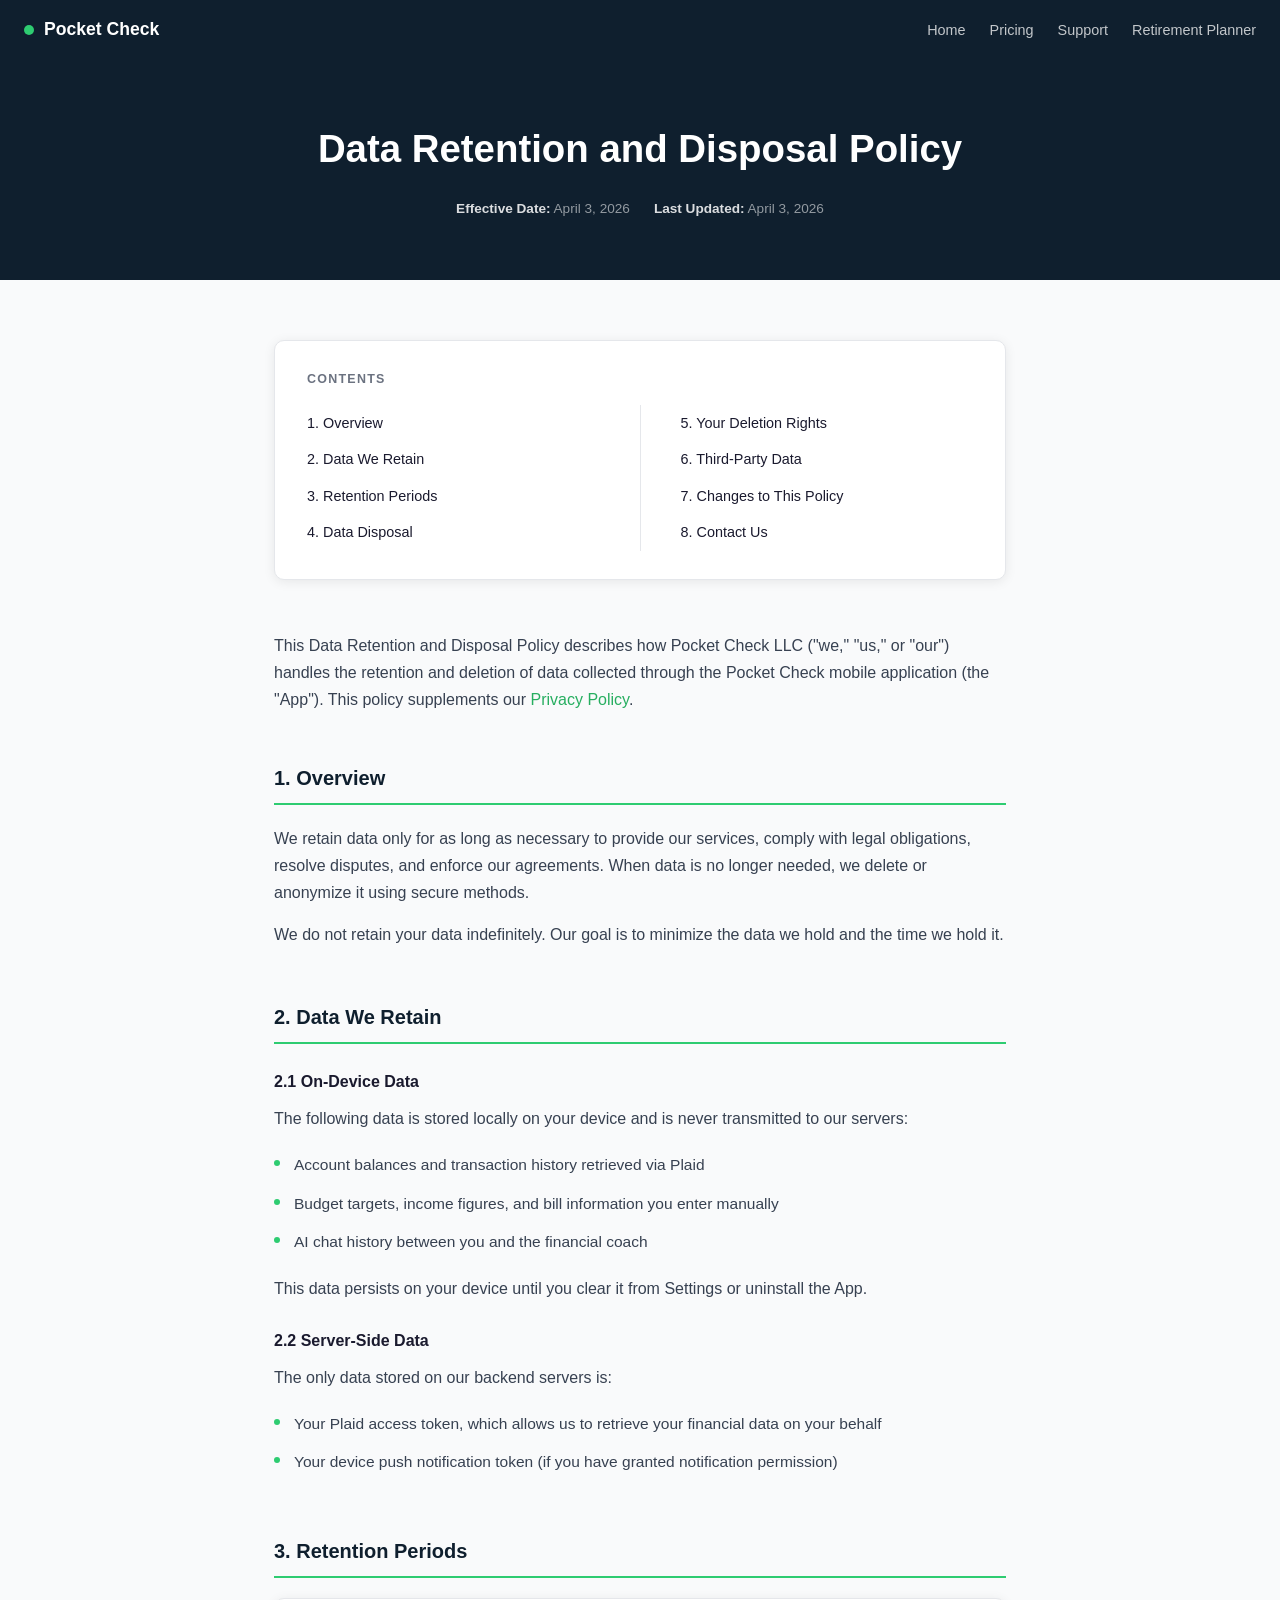
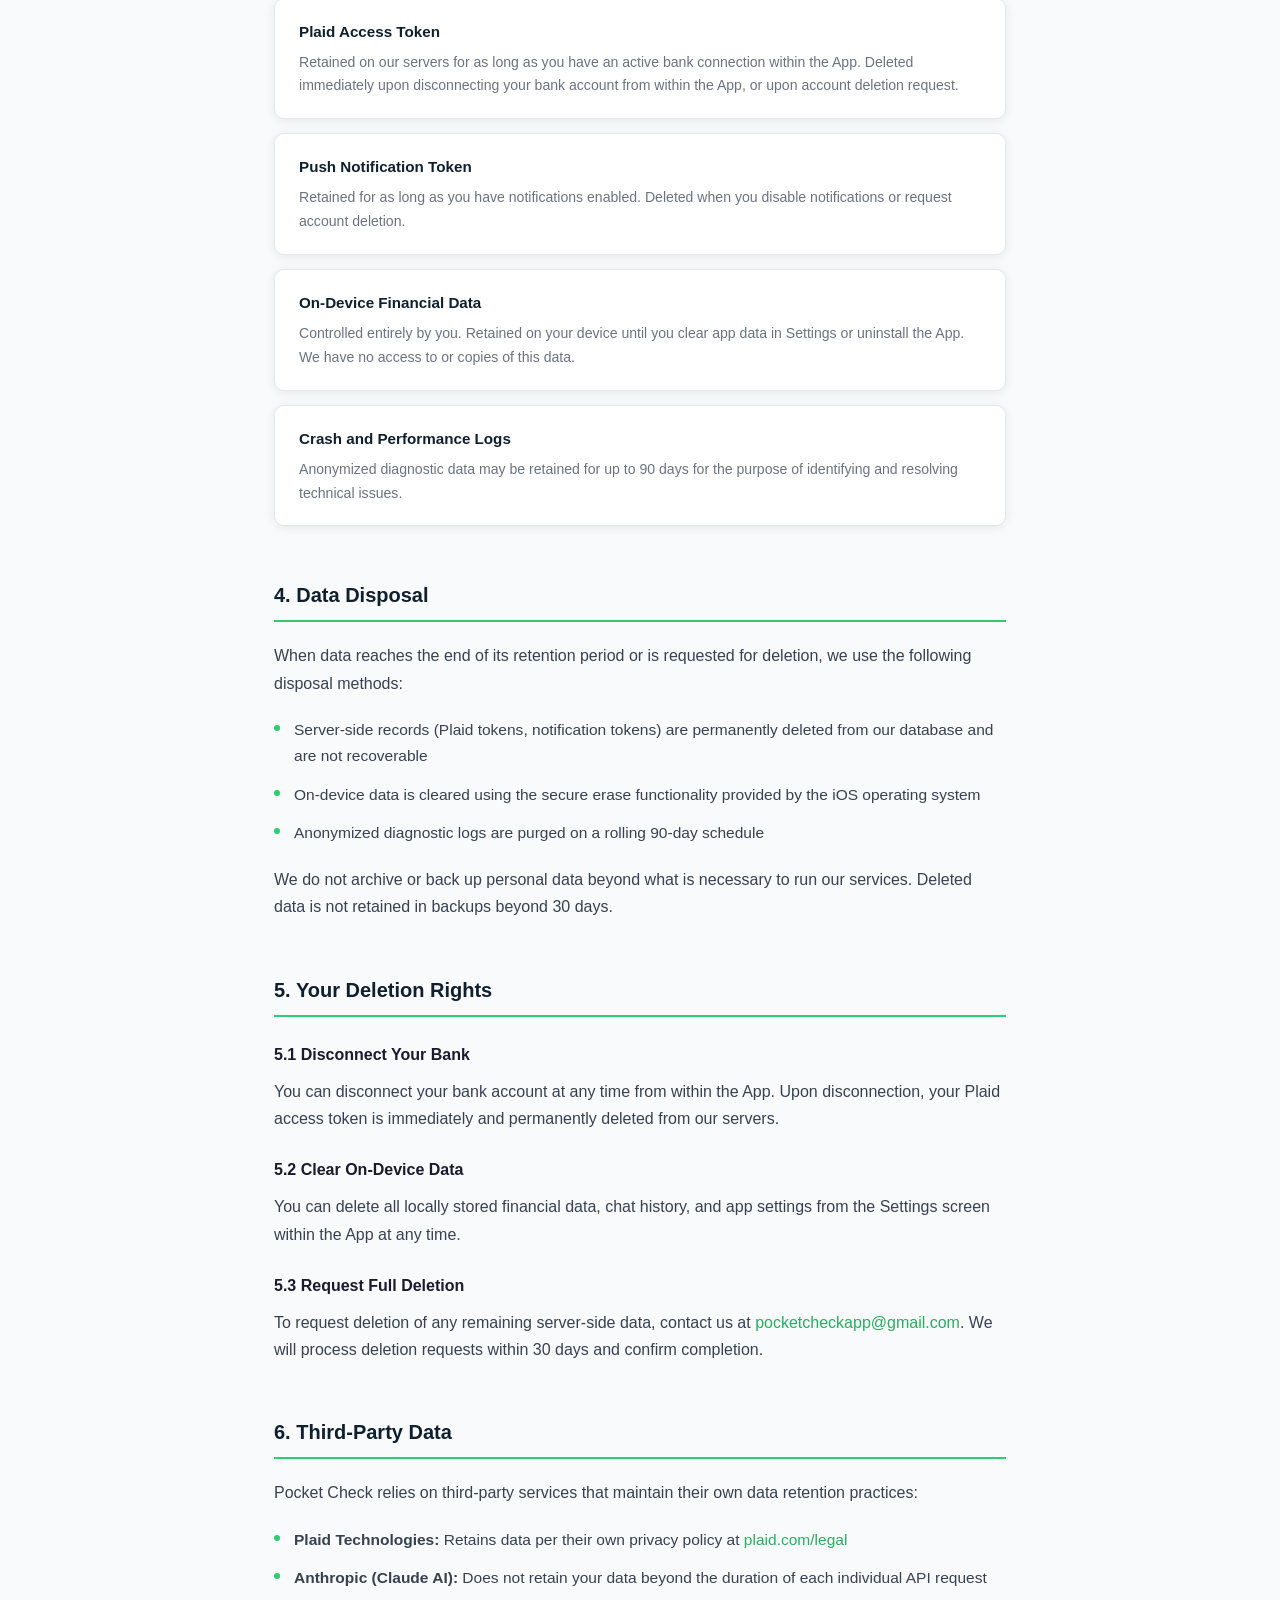
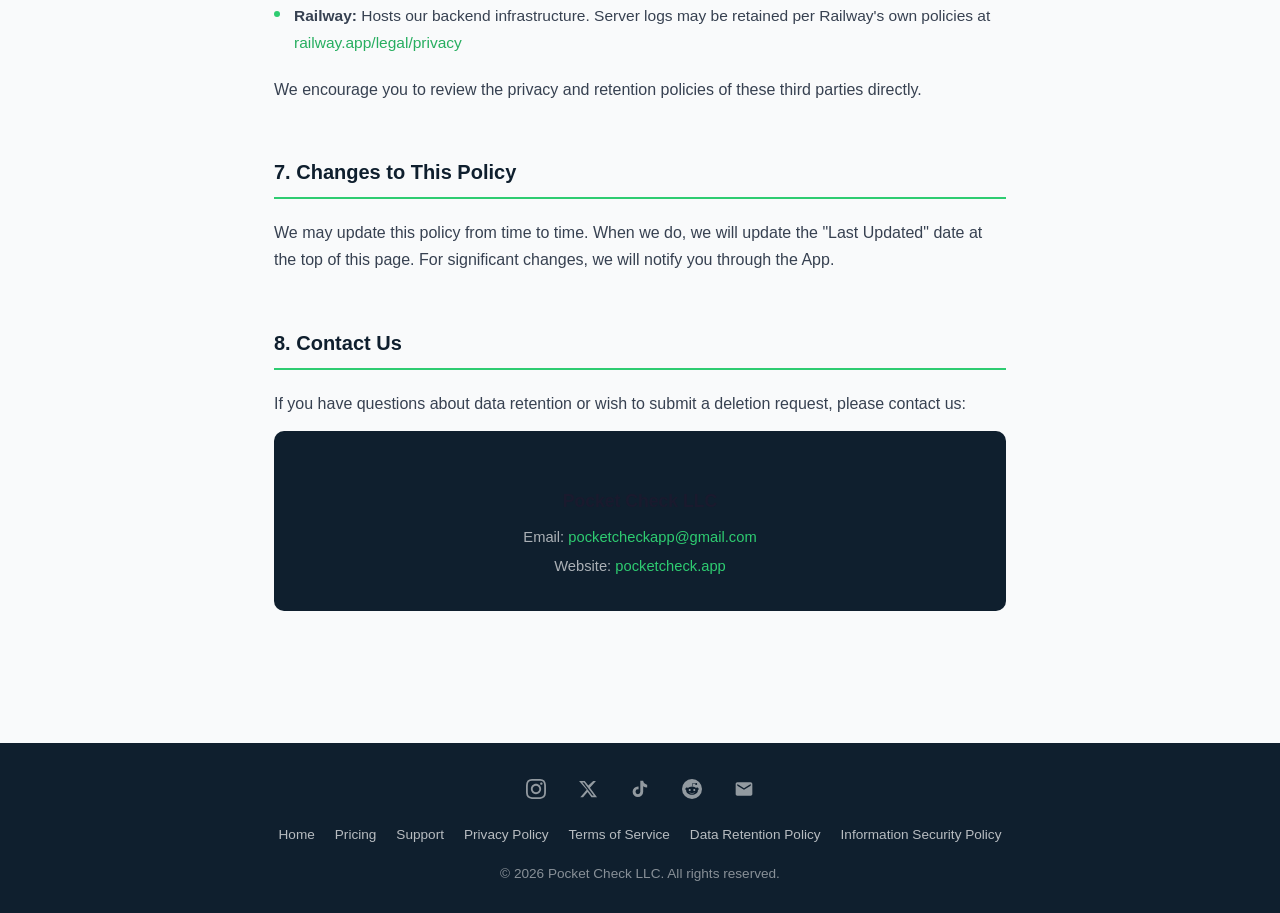
==== commit b7a7a788: "Add Retirement Planner page New standalone page at retirement-planner.html that ports the Python Str" ====
--- a/data-retention-policy.html
+++ b/data-retention-policy.html
@@ -17,6 +17,7 @@
       <li><a href="index.html">Home</a></li>
       <li><a href="pricing.html">Pricing</a></li>
       <li><a href="support.html">Support</a></li>
+      <li><a href="retirement-planner.html">Retirement Planner</a></li>
     </ul>
   </nav>
 
--- a/css/styles.css
+++ b/css/styles.css
@@ -400,9 +400,467 @@
 footer .footer-socials a:hover { color: var(--green); }
 footer .footer-socials svg { width: 20px; height: 20px; }
 
+/* ===== Retirement Planner ===== */
+.policy-lead {
+  max-width: 680px;
+  margin: 16px auto 0;
+  color: rgba(255, 255, 255, 0.75);
+  font-size: 1.02rem;
+  line-height: 1.5;
+}
+
+.planner {
+  max-width: 1080px;
+  margin: -32px auto 0;
+  padding: 0 24px 80px;
+  position: relative;
+  z-index: 5;
+}
+
+.planner-card {
+  background: var(--white);
+  border: 1px solid var(--border);
+  border-radius: var(--radius);
+  box-shadow: var(--shadow);
+  padding: 36px 40px;
+  margin-bottom: 28px;
+}
+
+.planner-card h2 {
+  font-size: 1.25rem;
+  font-weight: 800;
+  color: var(--navy);
+  border-bottom: 2px solid var(--green);
+  padding-bottom: 8px;
+  margin-bottom: 18px;
+  margin-top: 28px;
+  display: inline-block;
+}
+.planner-card h2:first-child { margin-top: 0; }
+
+.planner-card h3 {
+  font-size: 1.05rem;
+  font-weight: 700;
+  color: var(--navy);
+  margin-top: 28px;
+  margin-bottom: 10px;
+}
+
+.planner-card .caption {
+  color: var(--muted);
+  font-size: 0.9rem;
+  margin-bottom: 18px;
+  line-height: 1.55;
+}
+
+.field-grid {
+  display: grid;
+  grid-template-columns: repeat(auto-fit, minmax(220px, 1fr));
+  gap: 16px 22px;
+  margin-bottom: 12px;
+}
+
+.field {
+  display: flex;
+  flex-direction: column;
+  gap: 6px;
+}
+
+.field > span {
+  font-size: 0.82rem;
+  font-weight: 600;
+  color: var(--muted);
+  text-transform: uppercase;
+  letter-spacing: 0.04em;
+}
+
+.field input[type="number"],
+.field input[type="text"] {
+  width: 100%;
+  padding: 10px 12px;
+  border: 1px solid var(--border);
+  border-radius: 8px;
+  font-size: 1rem;
+  font-family: inherit;
+  color: var(--text);
+  background: var(--white);
+  transition: border-color 0.15s;
+}
+
+.field input[type="number"]:focus,
+.field input[type="text"]:focus {
+  outline: none;
+  border-color: var(--green);
+  box-shadow: 0 0 0 3px rgba(46, 204, 113, 0.15);
+}
+
+.money-wrap, .suffix-wrap {
+  position: relative;
+  display: flex;
+  align-items: center;
+}
+.money-wrap .money-prefix {
+  position: absolute;
+  left: 14px;
+  color: var(--muted);
+  font-weight: 600;
+  pointer-events: none;
+  z-index: 1;
+}
+.money-wrap input[type="number"] { padding-left: 32px !important; }
+
+.suffix-wrap .suffix {
+  position: absolute;
+  right: 14px;
+  color: var(--muted);
+  font-weight: 600;
+  pointer-events: none;
+  z-index: 1;
+}
+.suffix-wrap input[type="number"] { padding-right: 32px !important; }
+
+/* --- Risk buttons --- */
+.risk-buttons {
+  display: flex;
+  gap: 10px;
+  flex-wrap: wrap;
+  margin-bottom: 14px;
+}
+
+.risk-btn {
+  flex: 1 1 auto;
+  min-width: 120px;
+  padding: 12px 20px;
+  background: var(--white);
+  color: var(--navy);
+  border: 1.5px solid var(--border);
+  border-radius: 10px;
+  font-weight: 600;
+  font-size: 0.95rem;
+  cursor: pointer;
+  font-family: inherit;
+  transition: all 0.15s;
+}
+
+.risk-btn:hover {
+  border-color: var(--green);
+  color: var(--green-dark);
+}
+
+.risk-btn.active {
+  background: var(--green);
+  color: var(--navy);
+  border-color: var(--green);
+  box-shadow: 0 2px 10px rgba(46, 204, 113, 0.2);
+}
+
+/* --- Career table --- */
+.table-wrap {
+  overflow-x: auto;
+  margin-bottom: 14px;
+  border: 1px solid var(--border);
+  border-radius: 8px;
+}
+
+#career-table {
+  width: 100%;
+  border-collapse: collapse;
+  font-size: 0.92rem;
+}
+
+#career-table th,
+#career-table td {
+  padding: 10px 12px;
+  border-bottom: 1px solid var(--border);
+  text-align: left;
+  vertical-align: middle;
+}
+
+#career-table th {
+  background: var(--bg);
+  font-weight: 700;
+  color: var(--muted);
+  text-transform: uppercase;
+  font-size: 0.72rem;
+  letter-spacing: 0.06em;
+}
+
+#career-table tbody tr:last-child td { border-bottom: none; }
+
+#career-table .col-age { width: 80px; }
+#career-table .col-salary { width: 140px; }
+#career-table .col-pct { width: 140px; }
+#career-table .col-actions { width: 50px; text-align: center; }
+
+.cell-input {
+  width: 100%;
+  padding: 6px 8px;
+  border: 1px solid transparent;
+  border-radius: 4px;
+  font-family: inherit;
+  font-size: 0.92rem;
+  color: var(--text);
+  background: transparent;
+  transition: border-color 0.15s, background 0.15s;
+}
+
+.cell-input:hover { background: var(--bg); }
+
+.cell-input:focus {
+  outline: none;
+  border-color: var(--green);
+  background: var(--white);
+  box-shadow: 0 0 0 2px rgba(46, 204, 113, 0.12);
+}
+
+.row-actions { text-align: center; }
+
+.icon-btn {
+  background: transparent;
+  border: none;
+  color: var(--muted);
+  cursor: pointer;
+  font-size: 1rem;
+  padding: 4px 8px;
+  border-radius: 4px;
+  transition: all 0.15s;
+}
+
+.icon-btn:hover {
+  color: #c0392b;
+  background: rgba(192, 57, 43, 0.08);
+}
+
+/* --- Run / reset row --- */
+.btn-ghost {
+  background: var(--white);
+  color: var(--navy);
+  border: 1px solid var(--border);
+  padding: 10px 18px;
+  border-radius: 10px;
+  font-weight: 600;
+  font-family: inherit;
+  font-size: 0.9rem;
+  cursor: pointer;
+  transition: all 0.15s;
+}
+
+.btn-ghost:hover {
+  border-color: var(--green);
+  color: var(--green-dark);
+}
+
+.run-row {
+  display: flex;
+  gap: 12px;
+  align-items: center;
+  justify-content: flex-start;
+  margin-bottom: 8px;
+}
+
+.btn-run {
+  padding: 14px 32px;
+  font-size: 1rem;
+  min-width: 200px;
+}
+
+.btn-primary:disabled {
+  opacity: 0.55;
+  cursor: not-allowed;
+}
+
+.run-timing {
+  color: var(--muted);
+  font-size: 0.82rem;
+  margin-bottom: 24px;
+  min-height: 1.2em;
+}
+
+/* --- Results --- */
+.metrics-grid {
+  display: grid;
+  grid-template-columns: repeat(auto-fit, minmax(180px, 1fr));
+  gap: 16px;
+  margin-bottom: 28px;
+}
+
+.metric-card {
+  background: var(--bg);
+  border: 1px solid var(--border);
+  border-radius: 10px;
+  padding: 18px 20px;
+}
+
+.metric-label {
+  color: var(--muted);
+  font-weight: 700;
+  text-transform: uppercase;
+  font-size: 0.72rem;
+  letter-spacing: 0.08em;
+  margin-bottom: 8px;
+}
+
+.metric-value {
+  color: var(--navy);
+  font-weight: 800;
+  font-size: 1.6rem;
+  line-height: 1.1;
+  margin-bottom: 6px;
+}
+
+.metric-help {
+  color: var(--muted);
+  font-size: 0.78rem;
+  line-height: 1.4;
+}
+
+#chart-trajectory,
+#chart-salary {
+  width: 100%;
+  min-height: 300px;
+}
+
+.planner-details {
+  margin-top: 20px;
+  border: 1px solid var(--border);
+  border-radius: 10px;
+  background: var(--bg);
+  overflow: hidden;
+}
+
+.planner-details summary {
+  padding: 14px 18px;
+  font-weight: 700;
+  color: var(--navy);
+  cursor: pointer;
+  user-select: none;
+}
+
+.planner-details[open] summary {
+  border-bottom: 1px solid var(--border);
+}
+
+.planner-details > div,
+.planner-details > ul,
+.planner-details > p {
+  padding: 16px 18px;
+}
+
+.assumption-list {
+  list-style: none;
+  padding: 16px 18px 8px;
+  margin: 0;
+}
+
+.assumption-list li {
+  padding: 6px 0 6px 20px;
+  position: relative;
+  color: var(--text);
+  font-size: 0.92rem;
+  line-height: 1.5;
+}
+
+.assumption-list li::before {
+  content: '';
+  position: absolute;
+  left: 0;
+  top: 14px;
+  width: 6px;
+  height: 6px;
+  background: var(--green);
+  border-radius: 50%;
+}
+
+.disclaimer {
+  border-top: 1px solid var(--border);
+  margin-top: 8px;
+  padding-top: 14px;
+  font-style: italic;
+}
+
+/* --- Dark mode support for the planner --- */
+@media (prefers-color-scheme: dark) {
+  body {
+    background: #0a1420;
+    color: #e8eef5;
+  }
+  .planner-card {
+    background: #142538;
+    border-color: #1f3449;
+    box-shadow: 0 2px 12px rgba(0, 0, 0, 0.25);
+  }
+  .planner-card h2,
+  .planner-card h3,
+  .metric-value {
+    color: #e8eef5;
+  }
+  .planner-card .caption,
+  .metric-label,
+  .metric-help,
+  .field > span {
+    color: #8fa3b8;
+  }
+  .field input[type="number"],
+  .field input[type="text"] {
+    background: #0a1420;
+    border-color: #1f3449;
+    color: #e8eef5;
+  }
+  .money-wrap .money-prefix,
+  .suffix-wrap .suffix {
+    color: #8fa3b8;
+  }
+  .risk-btn {
+    background: #0a1420;
+    color: #e8eef5;
+    border-color: #1f3449;
+  }
+  .risk-btn:hover {
+    border-color: var(--green);
+    color: var(--green);
+  }
+  .risk-btn.active {
+    background: var(--green);
+    color: var(--navy);
+  }
+  .table-wrap { border-color: #1f3449; }
+  #career-table th {
+    background: #0a1420;
+    color: #8fa3b8;
+    border-bottom-color: #1f3449;
+  }
+  #career-table td { border-bottom-color: #1f3449; }
+  .cell-input { color: #e8eef5; }
+  .cell-input:hover { background: #0a1420; }
+  .cell-input:focus { background: #142538; }
+  .btn-ghost {
+    background: #0a1420;
+    color: #e8eef5;
+    border-color: #1f3449;
+  }
+  .metric-card {
+    background: #0a1420;
+    border-color: #1f3449;
+  }
+  .planner-details {
+    background: #0a1420;
+    border-color: #1f3449;
+  }
+  .planner-details summary { color: #e8eef5; }
+  .planner-details[open] summary { border-bottom-color: #1f3449; }
+  .assumption-list li { color: #e8eef5; }
+  .disclaimer { border-top-color: #1f3449; }
+}
+
 /* ===== Responsive ===== */
 @media (max-width: 600px) {
-.privacy-cta { flex-direction: column; text-align: center; }
+  .privacy-cta { flex-direction: column; text-align: center; }
   .btn-outline { margin-left: 0; margin-top: 10px; }
   .hero { padding: 60px 20px 80px; }
-}
+  .planner-card { padding: 24px 22px; }
+  .metric-value { font-size: 1.3rem; }
+  .risk-buttons { flex-direction: column; }
+  .risk-btn { width: 100%; }
+  .run-row { flex-direction: column; align-items: stretch; }
+  .btn-run { width: 100%; }
+}
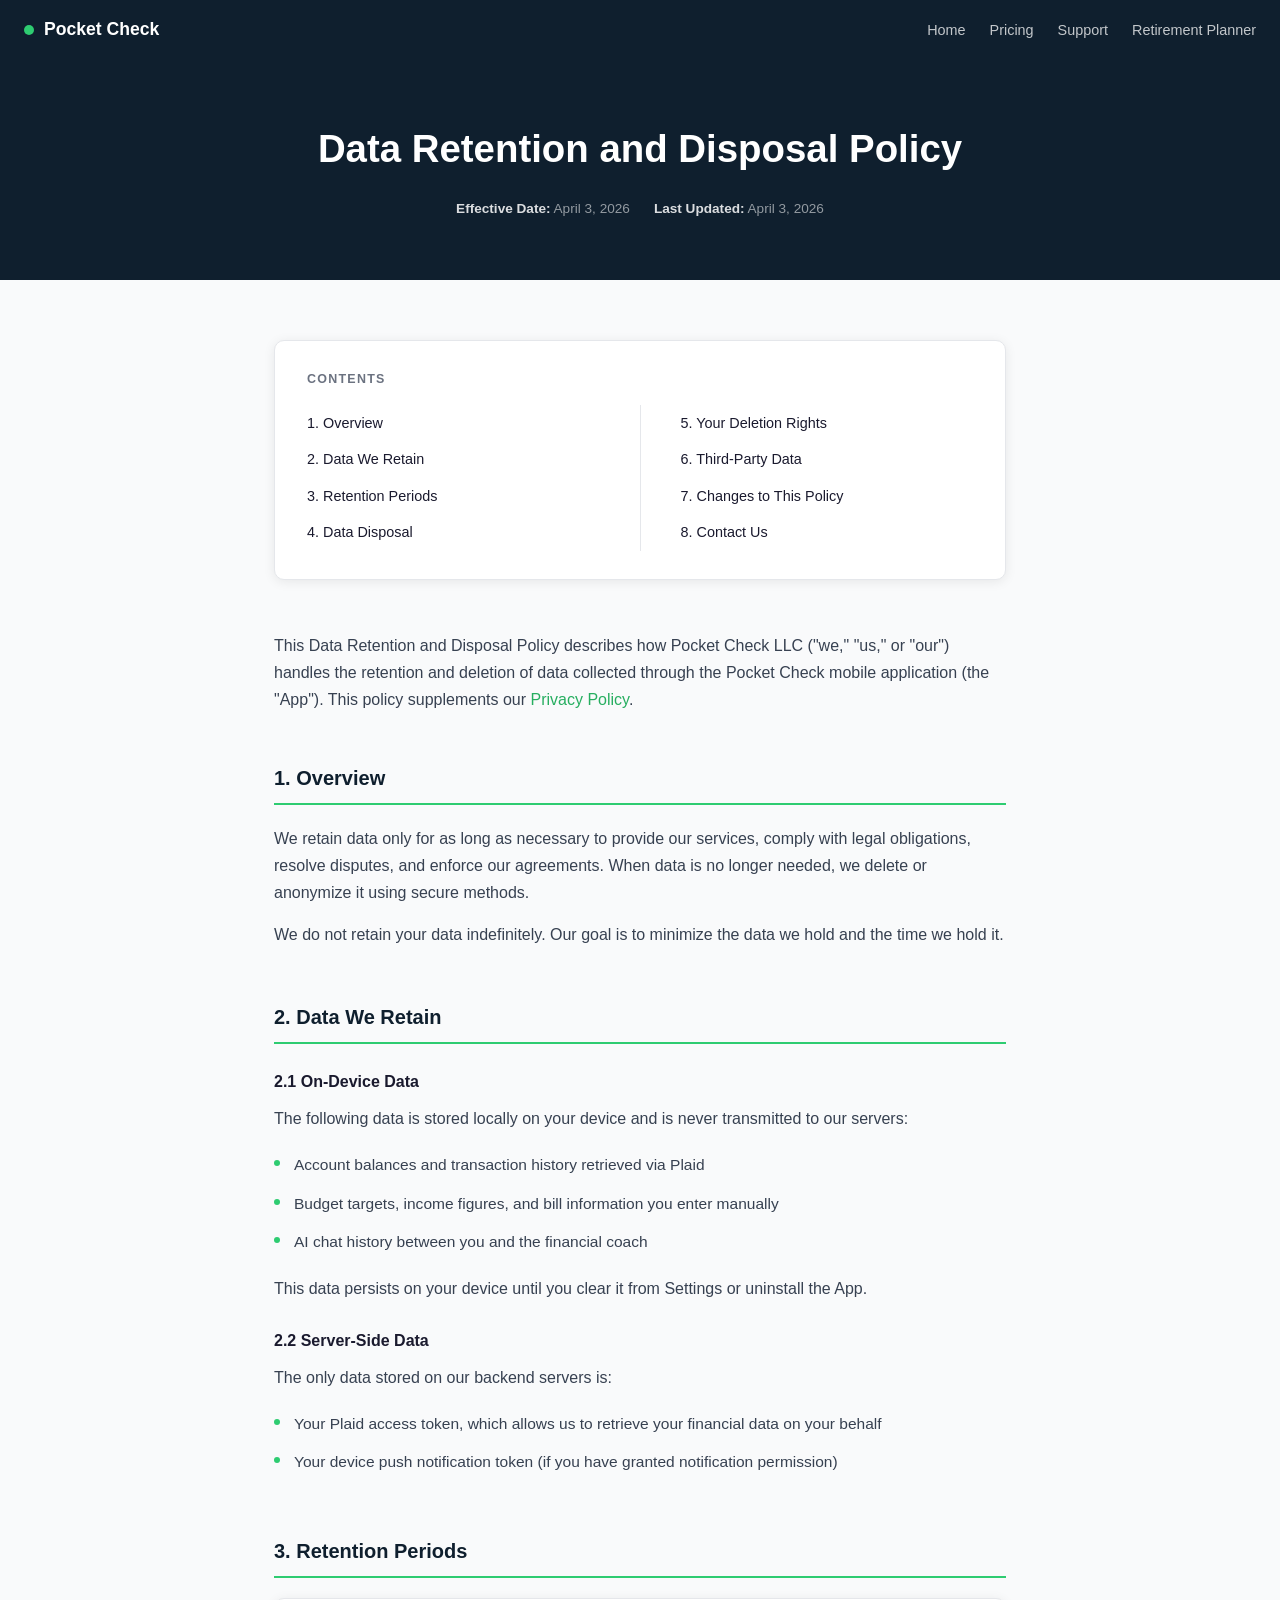
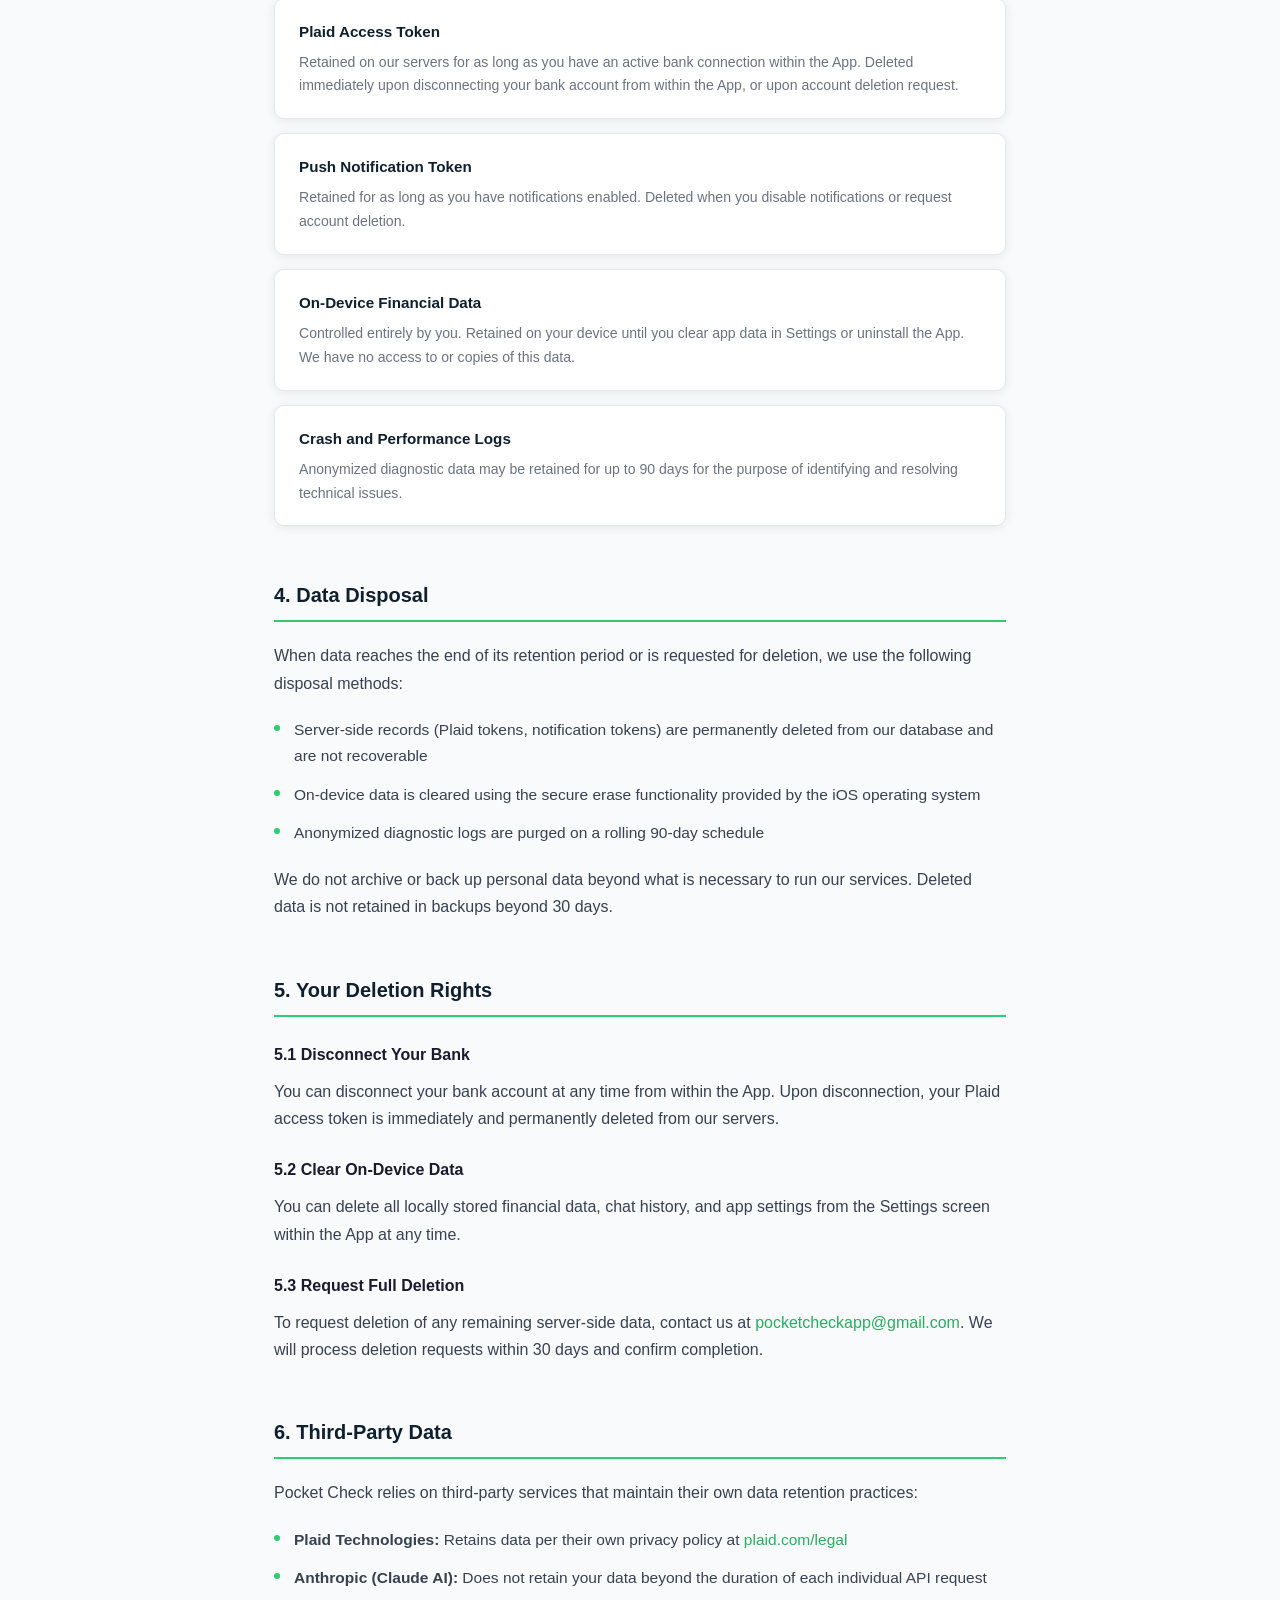
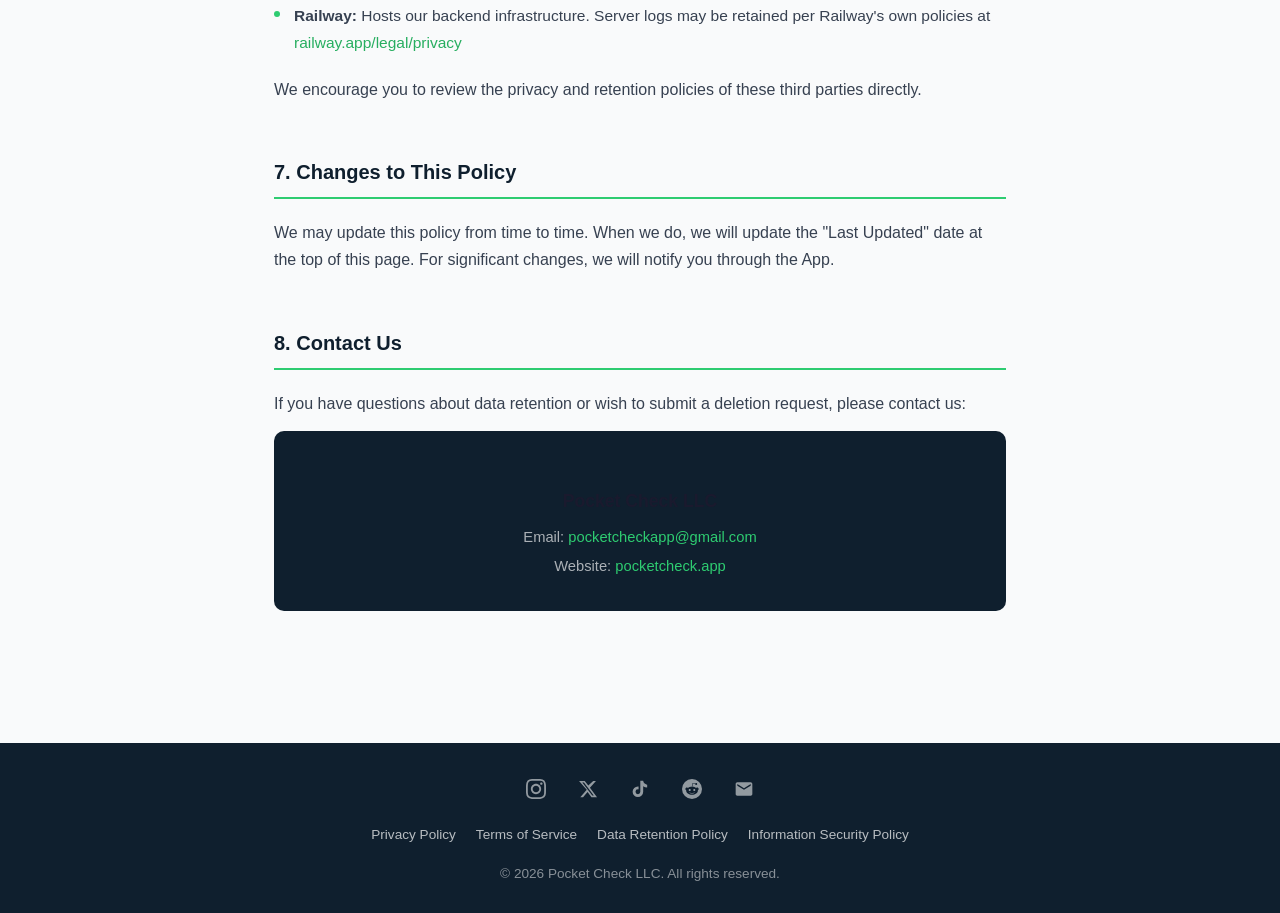
==== commit a7a35ff5: "Footer legal-only, hamburger nav on mobile, stacked career cards on mobile Footer: - Removed Home / " ====
--- a/data-retention-policy.html
+++ b/data-retention-policy.html
@@ -13,6 +13,8 @@
     <a href="/" class="nav-brand">
       <span class="dot"></span> Pocket Check
     </a>
+    <input type="checkbox" id="nav-toggle" class="nav-toggle-checkbox" />
+    <label for="nav-toggle" class="nav-toggle-label" aria-label="Menu"><span></span><span></span><span></span></label>
     <ul class="nav-links">
       <li><a href="index.html">Home</a></li>
       <li><a href="pricing.html">Pricing</a></li>
@@ -188,9 +190,6 @@
       </a>
     </div>
     <div class="footer-links">
-      <a href="index.html">Home</a>
-      <a href="pricing.html">Pricing</a>
-      <a href="support.html">Support</a>
       <a href="privacy-policy.html">Privacy Policy</a>
       <a href="terms-of-service.html">Terms of Service</a>
       <a href="data-retention-policy.html">Data Retention Policy</a>
--- a/css/styles.css
+++ b/css/styles.css
@@ -75,6 +75,10 @@
   color: var(--white);
   text-decoration: none;
 }
+
+/* Hamburger: hidden by default (desktop), styled and shown on mobile below */
+.nav-toggle-checkbox { display: none; }
+.nav-toggle-label { display: none; }
 
 /* ===== Hero ===== */
 .hero {
@@ -853,6 +857,132 @@
 }
 
 /* ===== Responsive ===== */
+@media (max-width: 720px) {
+  /* Hamburger icon on the right */
+  .nav-toggle-label {
+    display: inline-flex;
+    flex-direction: column;
+    justify-content: space-between;
+    width: 26px;
+    height: 20px;
+    cursor: pointer;
+    padding: 0;
+    background: transparent;
+    border: none;
+  }
+  .nav-toggle-label span {
+    display: block;
+    height: 2px;
+    width: 100%;
+    background: #ffffff;
+    border-radius: 2px;
+    transition: transform 0.2s ease, opacity 0.2s ease;
+  }
+  /* Hide nav links by default on mobile; reveal on checkbox:checked */
+  .nav-links {
+    display: none;
+    position: absolute;
+    top: 60px;
+    right: 0;
+    left: 0;
+    background: var(--navy);
+    flex-direction: column;
+    gap: 0;
+    padding: 8px 0;
+    border-top: 1px solid rgba(255, 255, 255, 0.08);
+    box-shadow: 0 4px 14px rgba(0, 0, 0, 0.25);
+  }
+  .nav-links li {
+    width: 100%;
+  }
+  .nav-links a {
+    display: block;
+    padding: 12px 24px;
+    font-size: 0.95rem;
+  }
+  .nav-toggle-checkbox:checked ~ .nav-links { display: flex; }
+  /* Animate hamburger into an X when open */
+  .nav-toggle-checkbox:checked ~ .nav-toggle-label span:nth-child(1) {
+    transform: translateY(9px) rotate(45deg);
+  }
+  .nav-toggle-checkbox:checked ~ .nav-toggle-label span:nth-child(2) {
+    opacity: 0;
+  }
+  .nav-toggle-checkbox:checked ~ .nav-toggle-label span:nth-child(3) {
+    transform: translateY(-9px) rotate(-45deg);
+  }
+}
+
+/* --- Mobile career table: stack each row as a card --- */
+@media (max-width: 640px) {
+  #career-table,
+  #career-table thead,
+  #career-table tbody,
+  #career-table tr,
+  #career-table td {
+    display: block;
+    width: 100%;
+  }
+  #career-table thead { display: none; }
+  .table-wrap { border: none; overflow: visible; }
+  #career-table tbody tr {
+    background: var(--bg);
+    border: 1px solid var(--border);
+    border-radius: 10px;
+    padding: 10px 14px 6px;
+    margin-bottom: 12px;
+    position: relative;
+  }
+  #career-table tbody tr:last-child td { border-bottom: none; }
+  #career-table td {
+    border-bottom: none !important;
+    padding: 6px 0;
+    display: grid;
+    grid-template-columns: 130px 1fr;
+    gap: 10px;
+    align-items: center;
+  }
+  #career-table td::before {
+    content: attr(data-label);
+    font-size: 0.68rem;
+    font-weight: 700;
+    letter-spacing: 0.08em;
+    text-transform: uppercase;
+    color: var(--muted);
+  }
+  /* Delete row: push to top right, no label */
+  #career-table td.row-actions {
+    position: absolute;
+    top: 8px;
+    right: 8px;
+    padding: 0;
+    display: block;
+    width: auto;
+  }
+  #career-table td.row-actions::before { display: none; }
+  #career-table td.row-actions .icon-btn {
+    font-size: 1.1rem;
+  }
+  .cell-input {
+    background: var(--white);
+    border: 1px solid var(--border);
+    padding: 8px 10px;
+  }
+}
+
+/* Dark-mode tweaks for the mobile card layout */
+@media (prefers-color-scheme: dark) and (max-width: 640px) {
+  #career-table tbody tr {
+    background: #0a1420;
+    border-color: #1f3449;
+  }
+  .cell-input {
+    background: #142538;
+    border-color: #1f3449;
+    color: #e8eef5;
+  }
+}
+
 @media (max-width: 600px) {
   .privacy-cta { flex-direction: column; text-align: center; }
   .btn-outline { margin-left: 0; margin-top: 10px; }
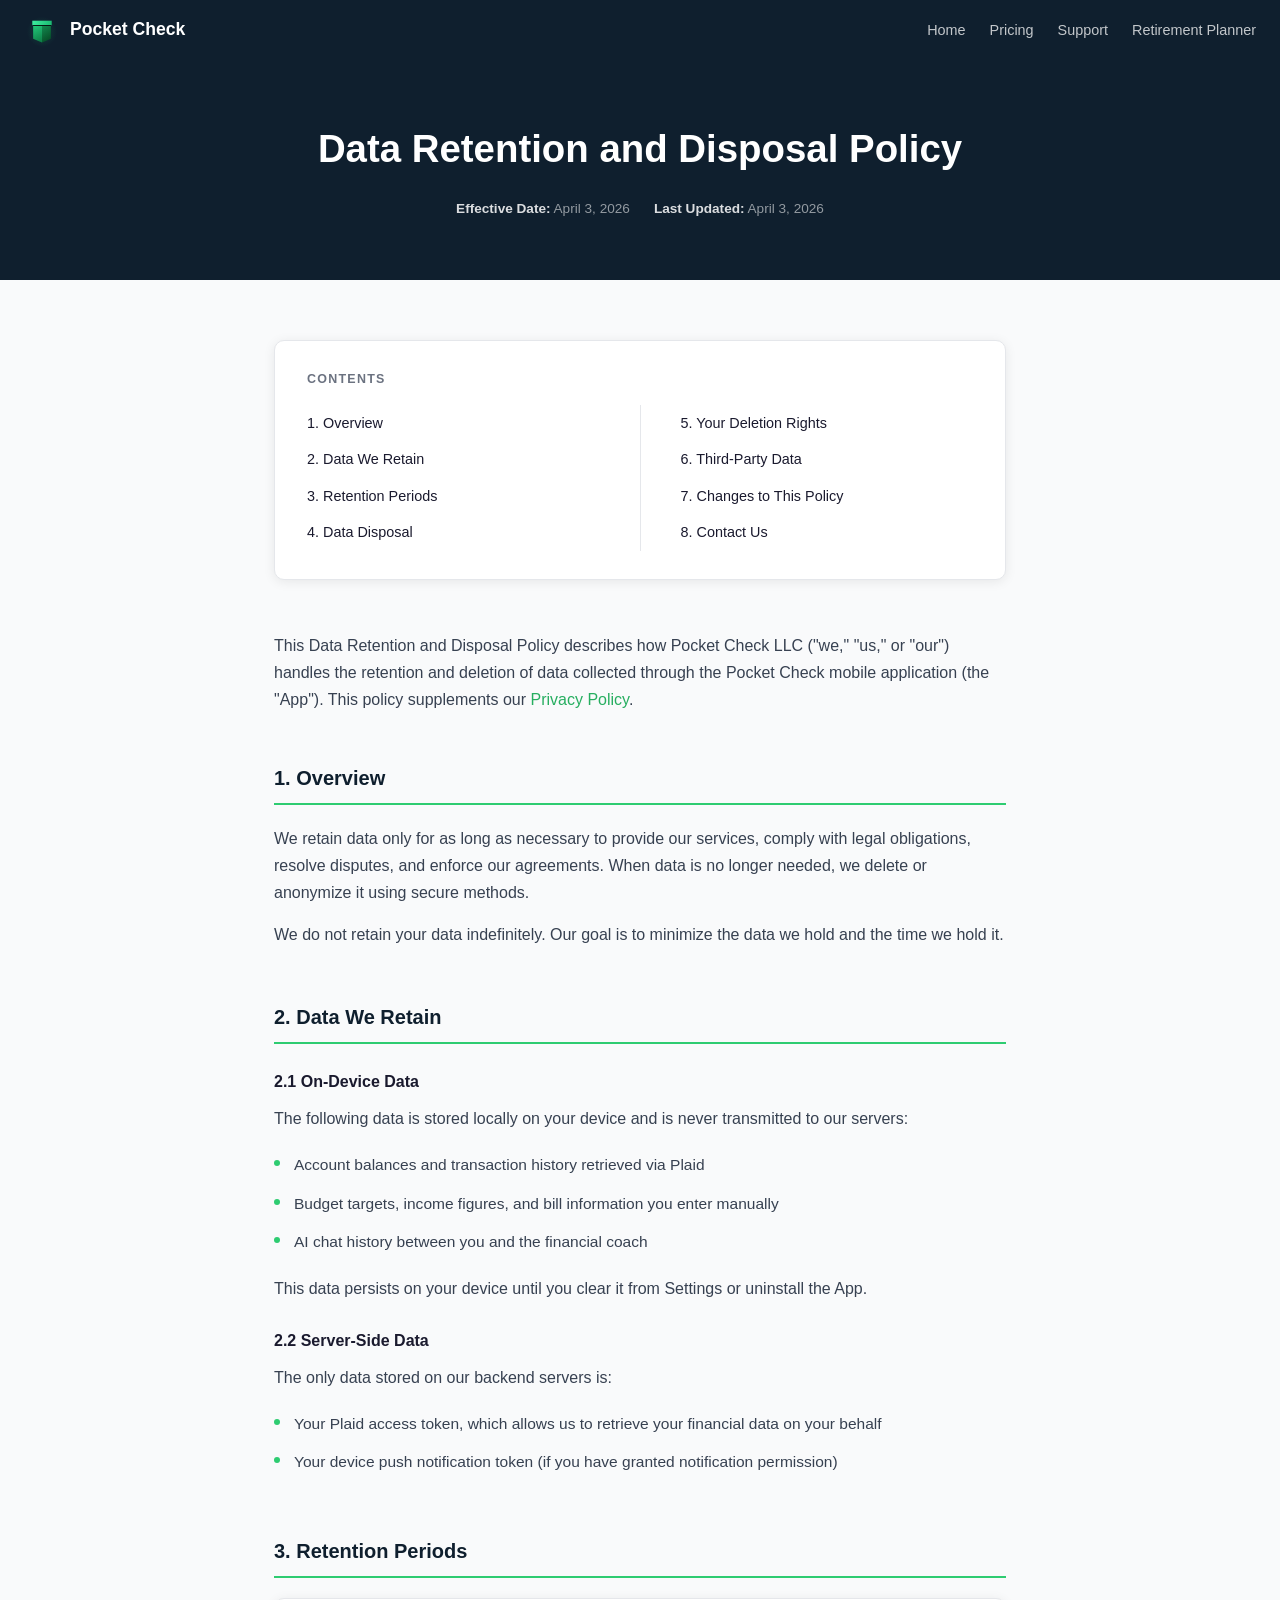
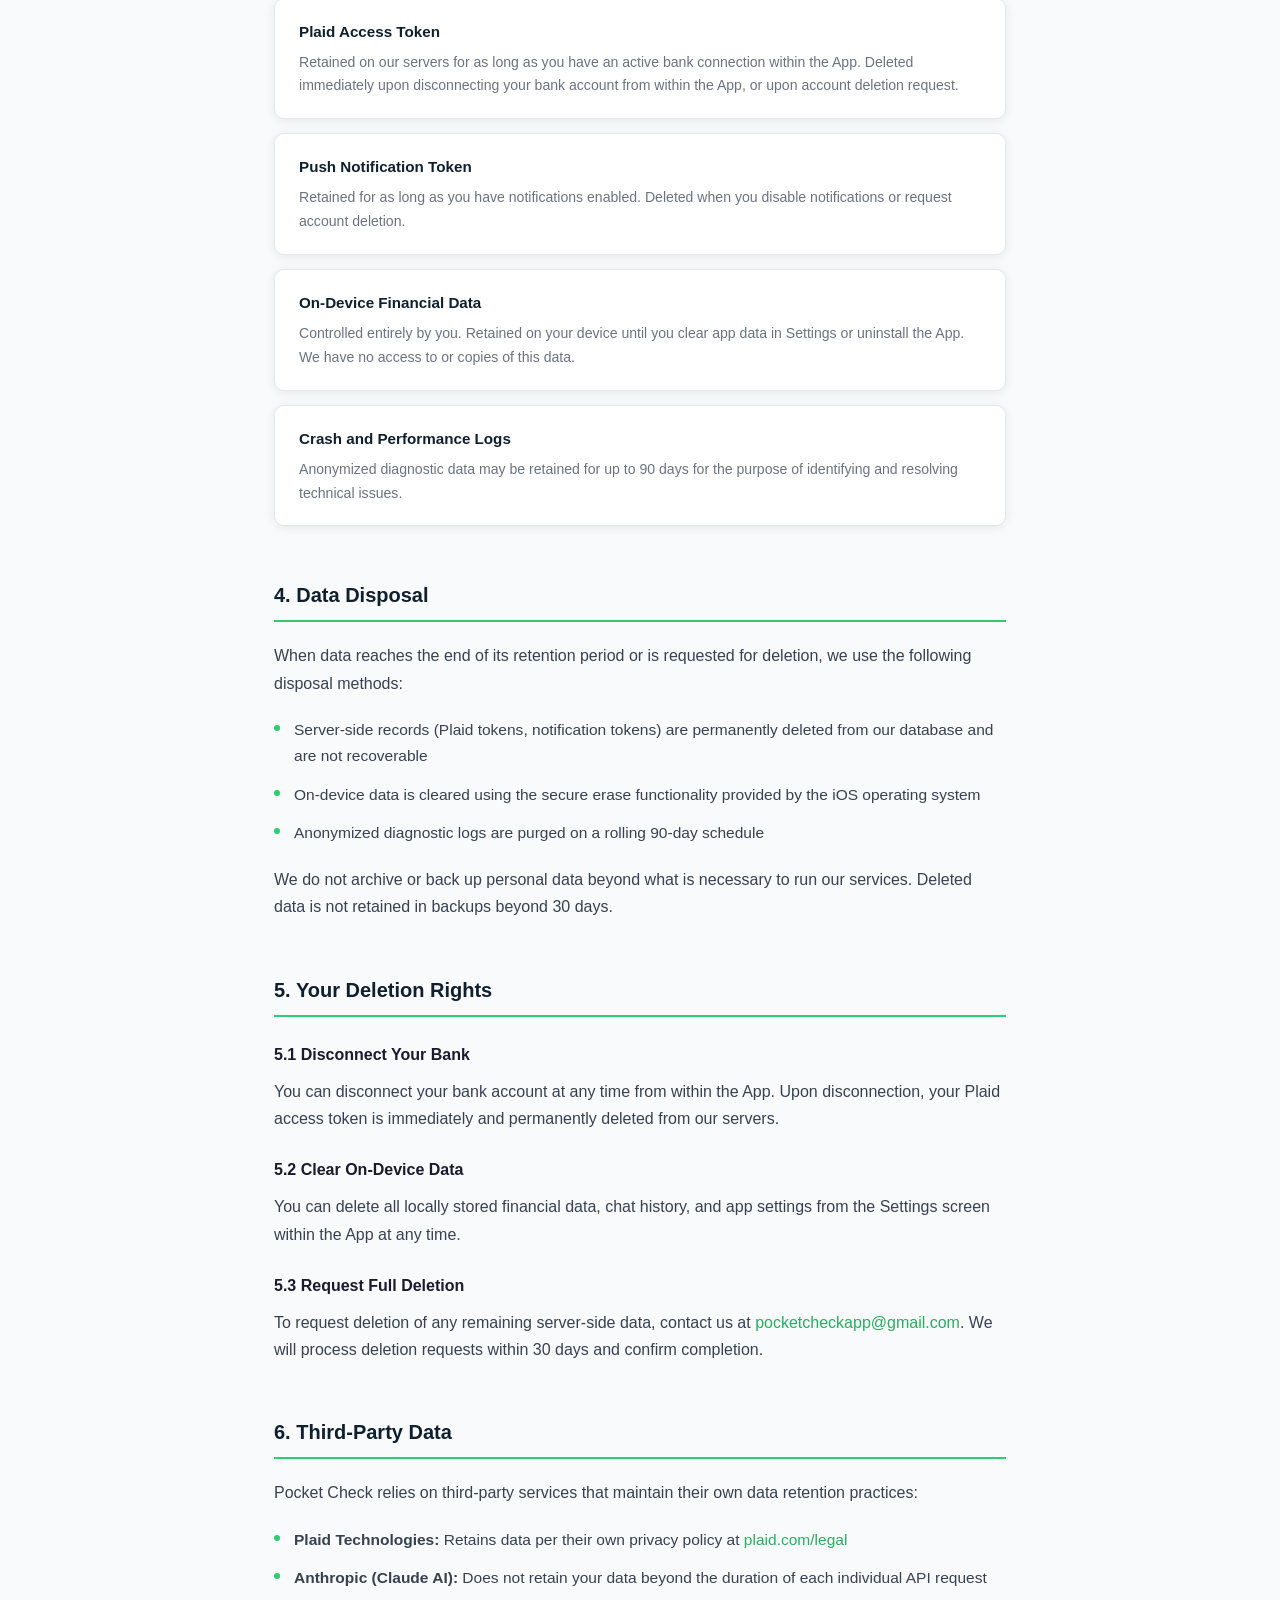
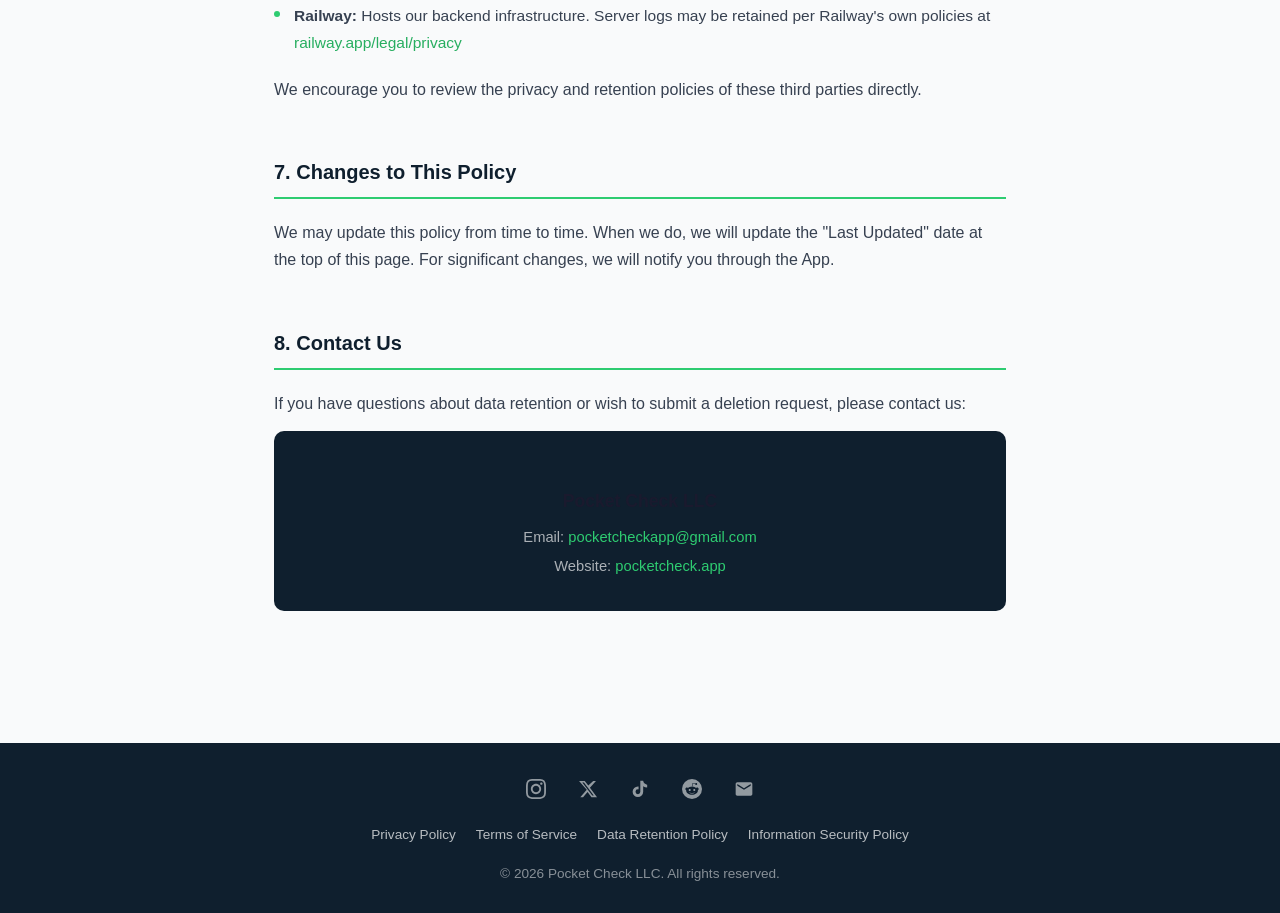
==== commit 40ca556c: "Replace nav dot with logo image in all pages" ====
--- a/data-retention-policy.html
+++ b/data-retention-policy.html
@@ -5,13 +5,19 @@
   <meta name="viewport" content="width=device-width, initial-scale=1.0" />
   <title>Data Retention and Disposal Policy | Pocket Check</title>
   <meta name="description" content="Pocket Check LLC Data Retention and Disposal Policy: how long we keep your data and how we delete it." />
+  <link rel="icon" type="image/x-icon" href="favicon/favicon.ico" />
+  <link rel="icon" type="image/png" sizes="16x16" href="favicon/favicon-16x16.png" />
+  <link rel="icon" type="image/png" sizes="32x32" href="favicon/favicon-32x32.png" />
+  <link rel="apple-touch-icon" sizes="180x180" href="favicon/apple-touch-icon.png" />
+  <link rel="icon" type="image/png" sizes="192x192" href="favicon/favicon-192x192.png" />
+  <link rel="icon" type="image/png" sizes="512x512" href="favicon/favicon-512x512.png" />
   <link rel="stylesheet" href="css/styles.css" />
 </head>
 <body>
 
   <nav>
     <a href="/" class="nav-brand">
-      <span class="dot"></span> Pocket Check
+      <img src="assets/logo.svg" alt="Pocket Check" class="nav-logo" /> Pocket Check
     </a>
     <input type="checkbox" id="nav-toggle" class="nav-toggle-checkbox" />
     <label for="nav-toggle" class="nav-toggle-label" aria-label="Menu"><span></span><span></span><span></span></label>
--- a/css/styles.css
+++ b/css/styles.css
@@ -50,12 +50,9 @@
   text-decoration: none;
 }
 
-.nav-brand .dot {
-  width: 10px;
-  height: 10px;
-  background: var(--green);
-  border-radius: 50%;
-  display: inline-block;
+.nav-logo {
+  height: 36px;
+  width: auto;
 }
 
 .nav-links {
@@ -523,6 +520,100 @@
 }
 .suffix-wrap input[type="number"] { padding-right: 32px !important; }
 
+/* --- Select inputs (for Advanced mode Filing Status) --- */
+.field select {
+  width: 100%;
+  padding: 10px 12px;
+  border: 1px solid var(--border);
+  border-radius: 8px;
+  font-size: 1rem;
+  font-family: inherit;
+  color: var(--text);
+  background: var(--white);
+  appearance: none;
+  -webkit-appearance: none;
+  background-image: url("data:image/svg+xml;utf8,<svg xmlns='http://www.w3.org/2000/svg' width='14' height='14' viewBox='0 0 24 24' fill='none' stroke='%236b7280' stroke-width='2' stroke-linecap='round' stroke-linejoin='round'><polyline points='6 9 12 15 18 9'/></svg>");
+  background-repeat: no-repeat;
+  background-position: right 12px center;
+  padding-right: 36px;
+  cursor: pointer;
+}
+.field select:focus {
+  outline: none;
+  border-color: var(--green);
+  box-shadow: 0 0 0 3px rgba(46, 204, 113, 0.15);
+}
+
+/* --- Advanced toggle switch --- */
+.advanced-toggle-row {
+  margin-top: 24px;
+  padding-top: 20px;
+  border-top: 1px solid var(--border);
+  display: flex;
+  align-items: center;
+  gap: 16px;
+  flex-wrap: wrap;
+}
+
+.advanced-toggle-hint {
+  flex: 1;
+  margin: 0;
+  font-size: 0.85rem;
+  min-width: 250px;
+}
+
+.toggle-switch {
+  position: relative;
+  display: inline-flex;
+  align-items: center;
+  gap: 10px;
+  cursor: pointer;
+  user-select: none;
+}
+
+.toggle-switch input[type="checkbox"] {
+  position: absolute;
+  opacity: 0;
+  width: 0;
+  height: 0;
+}
+
+.toggle-slider {
+  position: relative;
+  width: 44px;
+  height: 24px;
+  background: #c8ccd2;
+  border-radius: 100px;
+  transition: background 0.2s;
+}
+.toggle-slider::after {
+  content: '';
+  position: absolute;
+  top: 2px;
+  left: 2px;
+  width: 20px;
+  height: 20px;
+  background: var(--white);
+  border-radius: 50%;
+  transition: transform 0.2s;
+  box-shadow: 0 1px 3px rgba(0, 0, 0, 0.2);
+}
+.toggle-switch input:checked ~ .toggle-slider {
+  background: var(--green);
+}
+.toggle-switch input:checked ~ .toggle-slider::after {
+  transform: translateX(20px);
+}
+.toggle-switch input:focus-visible ~ .toggle-slider {
+  box-shadow: 0 0 0 3px rgba(46, 204, 113, 0.25);
+}
+
+.toggle-label {
+  font-weight: 700;
+  color: var(--navy);
+  font-size: 0.95rem;
+}
+
 /* --- Risk buttons --- */
 .risk-buttons {
   display: flex;
@@ -558,6 +649,20 @@
   box-shadow: 0 2px 10px rgba(46, 204, 113, 0.2);
 }
 
+.risk-btn .outlook-name {
+  display: block;
+  font-weight: 700;
+  font-size: 0.95rem;
+}
+.risk-btn .outlook-nums {
+  display: block;
+  font-size: 0.72rem;
+  opacity: 0.7;
+  font-weight: 500;
+  margin-top: 2px;
+  letter-spacing: 0.02em;
+}
+
 /* --- Career table --- */
 .table-wrap {
   overflow-x: auto;
@@ -574,11 +679,15 @@
 
 #career-table th,
 #career-table td {
-  padding: 10px 12px;
+  padding: 10px 6px;
   border-bottom: 1px solid var(--border);
   text-align: left;
   vertical-align: middle;
 }
+#career-table th:first-child,
+#career-table td:first-child { padding-left: 12px; }
+#career-table th:last-child,
+#career-table td:last-child { padding-right: 12px; }
 
 #career-table th {
   background: var(--bg);
@@ -587,34 +696,73 @@
   text-transform: uppercase;
   font-size: 0.72rem;
   letter-spacing: 0.06em;
+  white-space: nowrap;
 }
 
 #career-table tbody tr:last-child td { border-bottom: none; }
 
-#career-table .col-age { width: 80px; }
-#career-table .col-salary { width: 140px; }
-#career-table .col-pct { width: 140px; }
-#career-table .col-actions { width: 50px; text-align: center; }
+#career-table .col-age { width: 92px; }
+#career-table .col-salary { width: 136px; }
+#career-table .col-pct { width: 126px; }
+#career-table .col-actions { width: 40px; text-align: center; }
 
 .cell-input {
   width: 100%;
-  padding: 6px 8px;
-  border: 1px solid transparent;
-  border-radius: 4px;
+  padding: 6px 10px;
+  border: 1px solid rgba(0, 0, 0, 0.08);
+  border-radius: 6px;
   font-family: inherit;
   font-size: 0.92rem;
   color: var(--text);
-  background: transparent;
-  transition: border-color 0.15s, background 0.15s;
-}
-
-.cell-input:hover { background: var(--bg); }
+  background: var(--white);
+  transition: border-color 0.15s, background 0.15s, box-shadow 0.15s;
+}
+
+.cell-input:hover {
+  border-color: var(--border);
+}
 
 .cell-input:focus {
   outline: none;
   border-color: var(--green);
+  box-shadow: 0 0 0 2px rgba(46, 204, 113, 0.12);
+}
+
+/* Wrapped input with $ / % affixes: the wrapper shows the border so
+   the prefix, input, and suffix read as one cohesive field. */
+.cell-group {
+  display: inline-flex;
+  align-items: center;
+  width: 100%;
+  gap: 4px;
+  padding: 0 10px;
+  border: 1px solid rgba(0, 0, 0, 0.08);
+  border-radius: 6px;
   background: var(--white);
+  transition: border-color 0.15s, box-shadow 0.15s;
+}
+
+.cell-group:hover { border-color: var(--border); }
+
+.cell-group:focus-within {
+  border-color: var(--green);
   box-shadow: 0 0 0 2px rgba(46, 204, 113, 0.12);
+}
+
+.cell-group .cell-prefix,
+.cell-group .cell-suffix {
+  color: var(--muted);
+  font-weight: 600;
+  font-size: 0.9rem;
+  flex-shrink: 0;
+}
+
+.cell-group .cell-input {
+  flex: 1;
+  border: none !important;
+  padding: 6px 0;
+  background: transparent !important;
+  box-shadow: none !important;
 }
 
 .row-actions { text-align: center; }
@@ -721,7 +869,20 @@
 #chart-trajectory,
 #chart-salary {
   width: 100%;
+  max-width: 100%;
   min-height: 300px;
+  overflow: hidden;
+  /* Prevent touch-action zoom on mobile so swipes scroll the page
+     instead of the browser trying to pinch-zoom the SVG. */
+  touch-action: pan-y;
+  -webkit-user-select: none;
+  user-select: none;
+}
+#chart-trajectory .js-plotly-plot,
+#chart-salary .js-plotly-plot,
+#chart-trajectory .plot-container,
+#chart-salary .plot-container {
+  max-width: 100%;
 }
 
 .planner-details {
@@ -749,6 +910,17 @@
 .planner-details > p {
   padding: 16px 18px;
 }
+
+.assumption-heading {
+  padding: 14px 18px 0;
+  margin: 0;
+  font-size: 0.78rem;
+  font-weight: 700;
+  text-transform: uppercase;
+  letter-spacing: 0.08em;
+  color: var(--green-dark);
+}
+.assumption-heading + .assumption-list { padding-top: 8px; }
 
 .assumption-list {
   list-style: none;
@@ -834,9 +1006,17 @@
     border-bottom-color: #1f3449;
   }
   #career-table td { border-bottom-color: #1f3449; }
-  .cell-input { color: #e8eef5; }
-  .cell-input:hover { background: #0a1420; }
-  .cell-input:focus { background: #142538; }
+  .cell-input {
+    color: #e8eef5;
+    background: #0a1420;
+    border-color: rgba(255, 255, 255, 0.1);
+  }
+  .cell-input:hover { border-color: #1f3449; }
+  .cell-group {
+    background: #0a1420;
+    border-color: rgba(255, 255, 255, 0.1);
+  }
+  .cell-group:hover { border-color: #1f3449; }
   .btn-ghost {
     background: #0a1420;
     color: #e8eef5;
@@ -846,6 +1026,14 @@
     background: #0a1420;
     border-color: #1f3449;
   }
+  .field select {
+    background-color: #0a1420;
+    border-color: #1f3449;
+    color: #e8eef5;
+  }
+  .toggle-slider { background: #2a3a4d; }
+  .toggle-label { color: #e8eef5; }
+  .advanced-toggle-row { border-top-color: #1f3449; }
   .planner-details {
     background: #0a1420;
     border-color: #1f3449;
@@ -913,8 +1101,11 @@
   }
 }
 
-/* --- Mobile career table: stack each row as a card --- */
-@media (max-width: 640px) {
+/* --- Narrow-viewport career table: stack each row as a card ---
+   The breakpoint matches the hamburger nav breakpoint so the desktop
+   table layout doesn't get a cramped "in between" window where the
+   Title column collapses to a few pixels. */
+@media (max-width: 720px) {
   #career-table,
   #career-table thead,
   #career-table tbody,
@@ -938,7 +1129,7 @@
     border-bottom: none !important;
     padding: 6px 0;
     display: grid;
-    grid-template-columns: 130px 1fr;
+    grid-template-columns: 150px 1fr;
     gap: 10px;
     align-items: center;
   }
@@ -971,7 +1162,7 @@
 }
 
 /* Dark-mode tweaks for the mobile card layout */
-@media (prefers-color-scheme: dark) and (max-width: 640px) {
+@media (prefers-color-scheme: dark) and (max-width: 720px) {
   #career-table tbody tr {
     background: #0a1420;
     border-color: #1f3449;
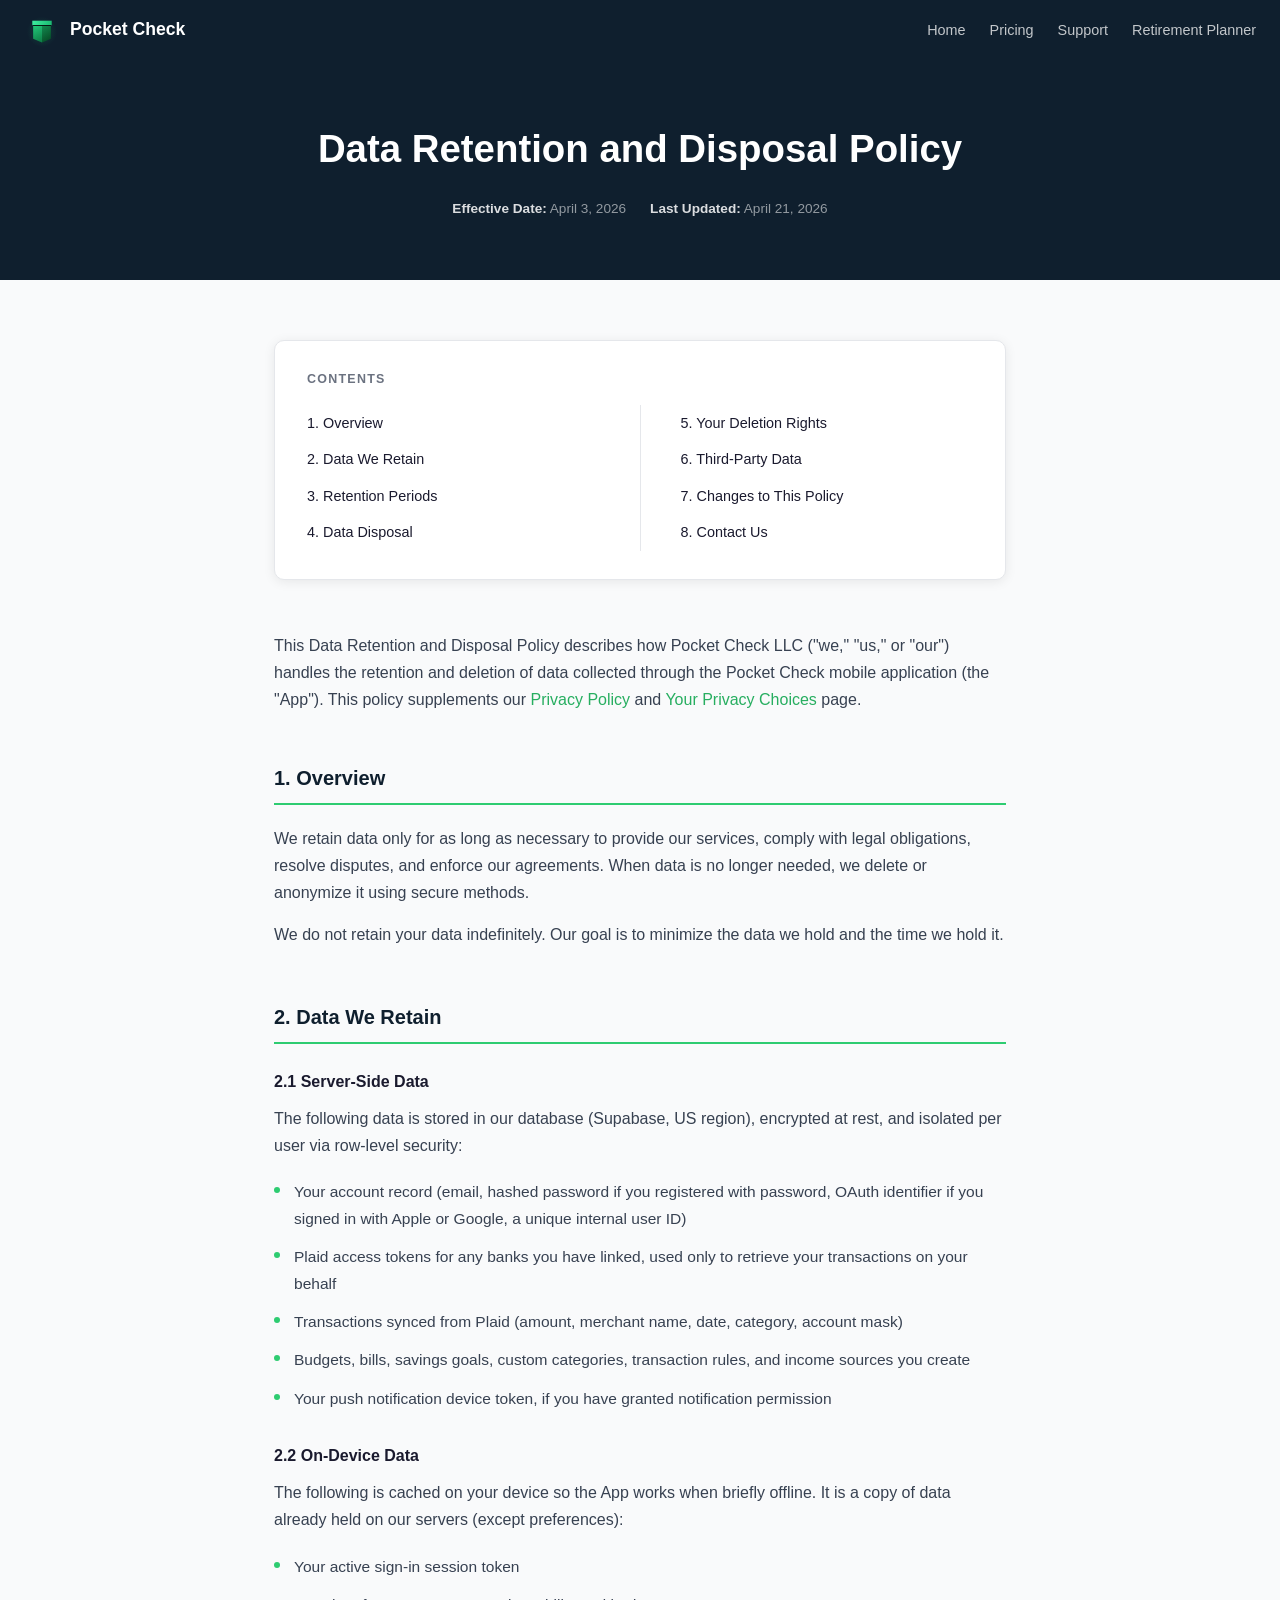
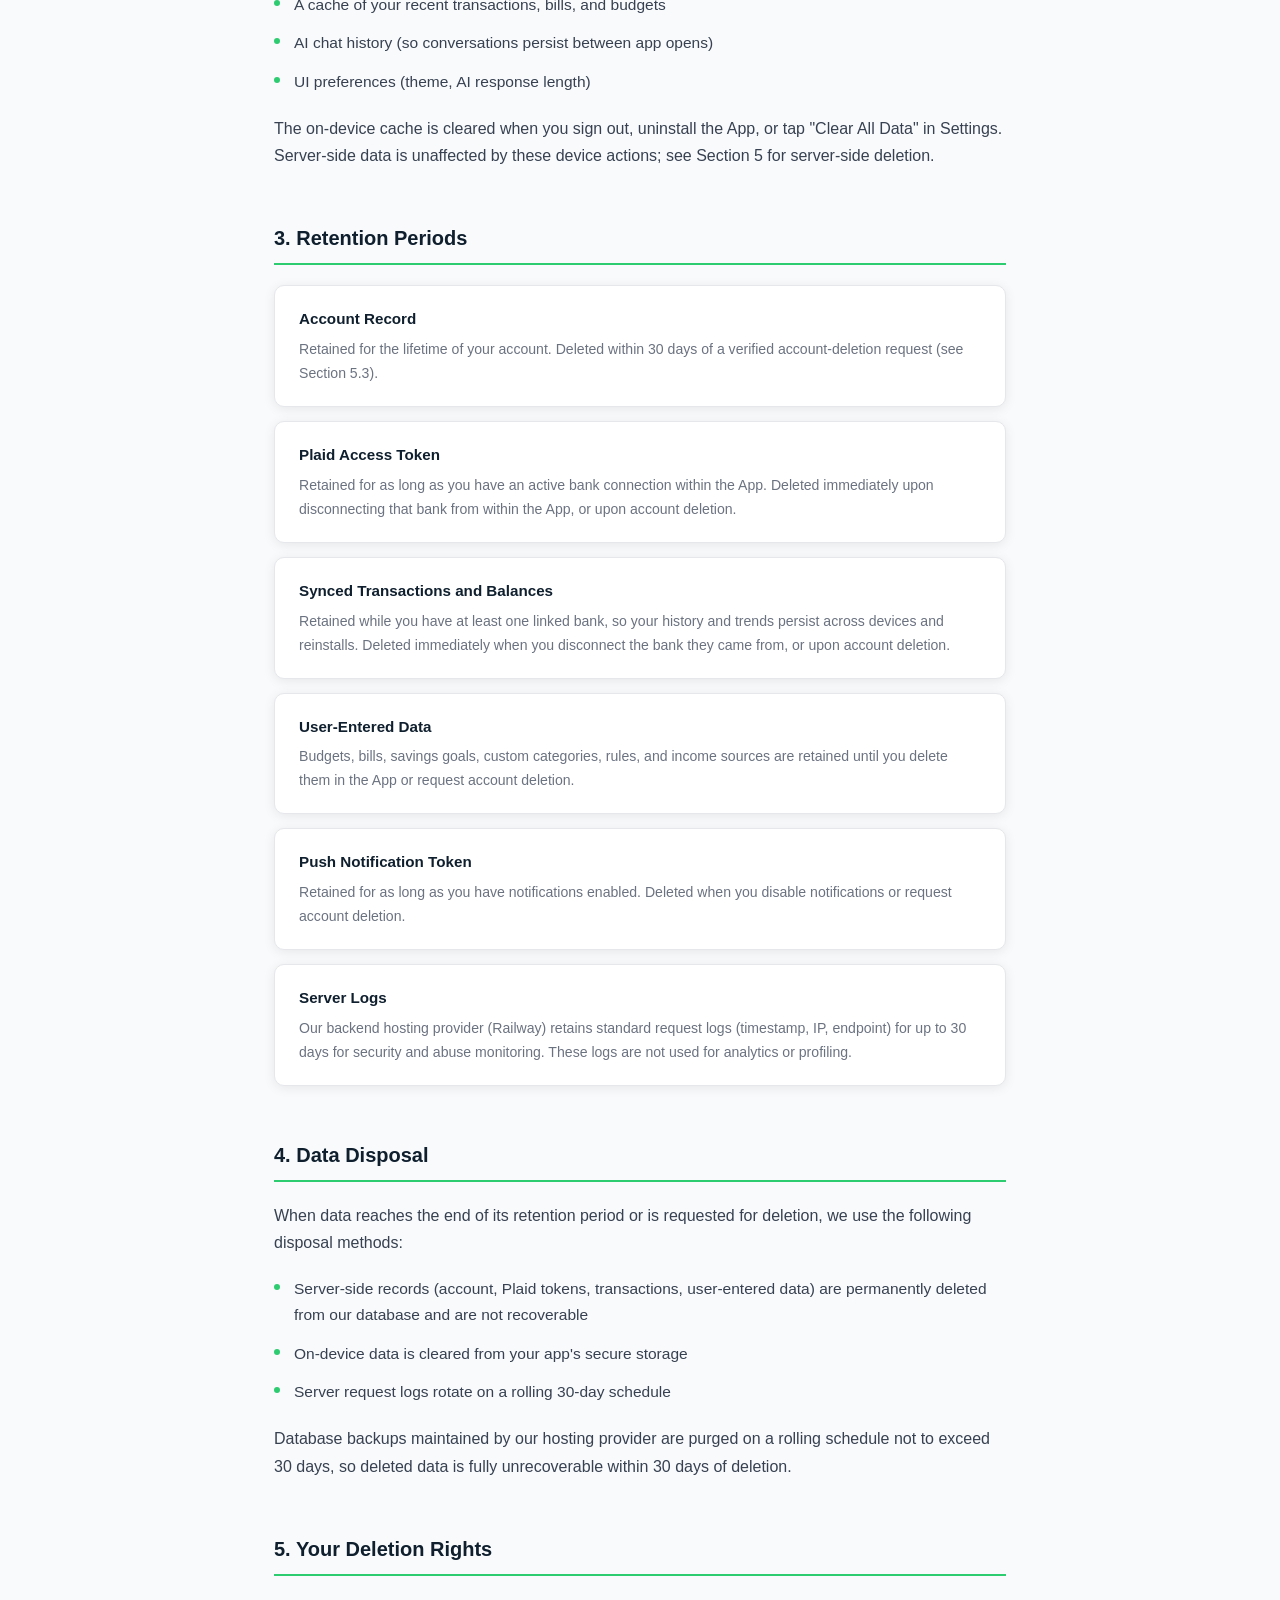
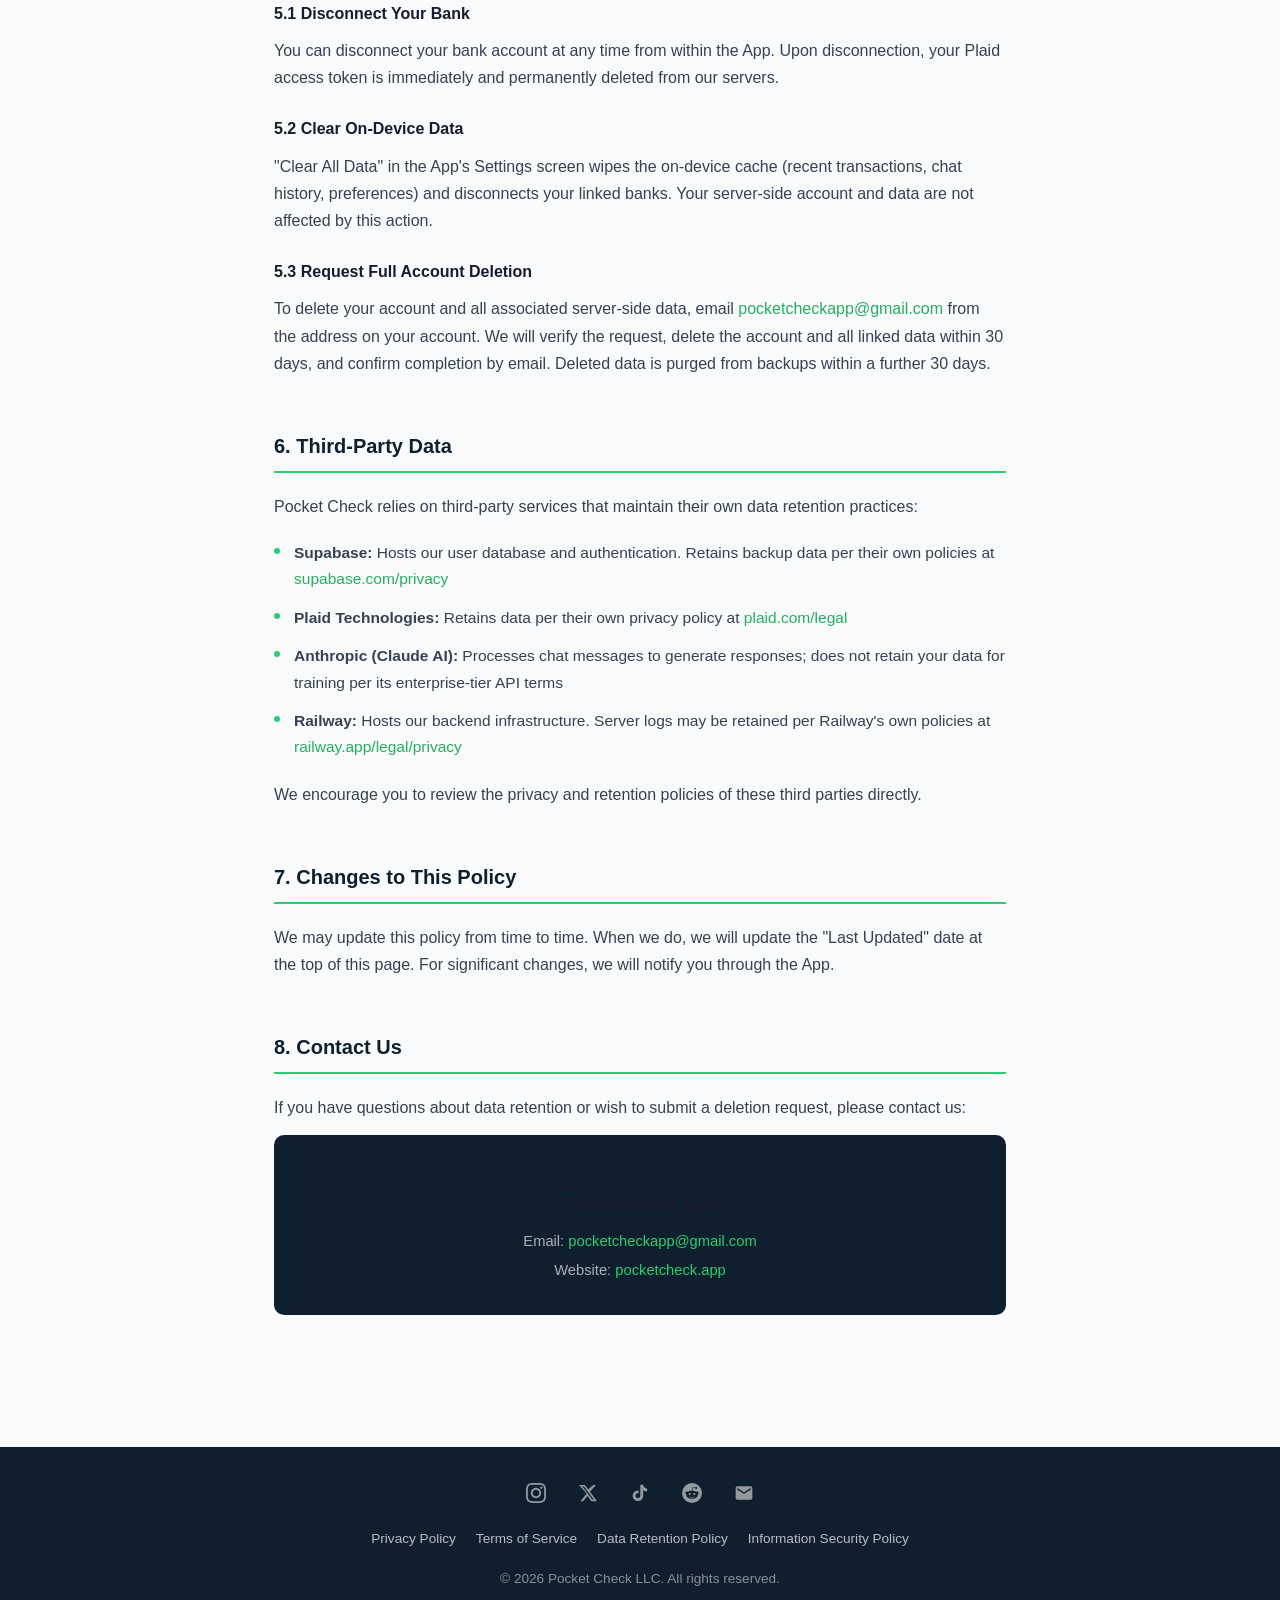
==== commit 41fb9e16: "Policy audit: align data-retention + infosec with Supabase architecture; add Privacy Choices page Da" ====
--- a/data-retention-policy.html
+++ b/data-retention-policy.html
@@ -33,7 +33,7 @@
     <h1>Data Retention and Disposal Policy</h1>
     <div class="policy-meta">
       <span><strong>Effective Date:</strong> April 3, 2026</span>
-      <span><strong>Last Updated:</strong> April 3, 2026</span>
+      <span><strong>Last Updated:</strong> April 21, 2026</span>
     </div>
   </header>
 
@@ -64,7 +64,7 @@
     </div>
 
     <p style="color:#374151; margin-bottom: 48px;">
-      This Data Retention and Disposal Policy describes how Pocket Check LLC ("we," "us," or "our") handles the retention and deletion of data collected through the Pocket Check mobile application (the "App"). This policy supplements our <a href="privacy-policy.html">Privacy Policy</a>.
+      This Data Retention and Disposal Policy describes how Pocket Check LLC ("we," "us," or "our") handles the retention and deletion of data collected through the Pocket Check mobile application (the "App"). This policy supplements our <a href="privacy-policy.html">Privacy Policy</a> and <a href="privacy-choices.html">Your Privacy Choices</a> page.
     </p>
 
     <!-- Section 1 -->
@@ -78,21 +78,25 @@
     <div class="policy-section" id="section-2">
       <h2>2. Data We Retain</h2>
 
-      <h3>2.1 On-Device Data</h3>
-      <p>The following data is stored locally on your device and is never transmitted to our servers:</p>
-      <ul>
-        <li>Account balances and transaction history retrieved via Plaid</li>
-        <li>Budget targets, income figures, and bill information you enter manually</li>
-        <li>AI chat history between you and the financial coach</li>
-      </ul>
-      <p>This data persists on your device until you clear it from Settings or uninstall the App.</p>
-
-      <h3>2.2 Server-Side Data</h3>
-      <p>The only data stored on our backend servers is:</p>
-      <ul>
-        <li>Your Plaid access token, which allows us to retrieve your financial data on your behalf</li>
-        <li>Your device push notification token (if you have granted notification permission)</li>
-      </ul>
+      <h3>2.1 Server-Side Data</h3>
+      <p>The following data is stored in our database (Supabase, US region), encrypted at rest, and isolated per user via row-level security:</p>
+      <ul>
+        <li>Your account record (email, hashed password if you registered with password, OAuth identifier if you signed in with Apple or Google, a unique internal user ID)</li>
+        <li>Plaid access tokens for any banks you have linked, used only to retrieve your transactions on your behalf</li>
+        <li>Transactions synced from Plaid (amount, merchant name, date, category, account mask)</li>
+        <li>Budgets, bills, savings goals, custom categories, transaction rules, and income sources you create</li>
+        <li>Your push notification device token, if you have granted notification permission</li>
+      </ul>
+
+      <h3>2.2 On-Device Data</h3>
+      <p>The following is cached on your device so the App works when briefly offline. It is a copy of data already held on our servers (except preferences):</p>
+      <ul>
+        <li>Your active sign-in session token</li>
+        <li>A cache of your recent transactions, bills, and budgets</li>
+        <li>AI chat history (so conversations persist between app opens)</li>
+        <li>UI preferences (theme, AI response length)</li>
+      </ul>
+      <p>The on-device cache is cleared when you sign out, uninstall the App, or tap "Clear All Data" in Settings. Server-side data is unaffected by these device actions; see Section 5 for server-side deletion.</p>
     </div>
 
     <!-- Section 3 -->
@@ -100,8 +104,23 @@
       <h2>3. Retention Periods</h2>
 
       <div class="third-party-card">
+        <h4>Account Record</h4>
+        <p>Retained for the lifetime of your account. Deleted within 30 days of a verified account-deletion request (see Section 5.3).</p>
+      </div>
+
+      <div class="third-party-card">
         <h4>Plaid Access Token</h4>
-        <p>Retained on our servers for as long as you have an active bank connection within the App. Deleted immediately upon disconnecting your bank account from within the App, or upon account deletion request.</p>
+        <p>Retained for as long as you have an active bank connection within the App. Deleted immediately upon disconnecting that bank from within the App, or upon account deletion.</p>
+      </div>
+
+      <div class="third-party-card">
+        <h4>Synced Transactions and Balances</h4>
+        <p>Retained while you have at least one linked bank, so your history and trends persist across devices and reinstalls. Deleted immediately when you disconnect the bank they came from, or upon account deletion.</p>
+      </div>
+
+      <div class="third-party-card">
+        <h4>User-Entered Data</h4>
+        <p>Budgets, bills, savings goals, custom categories, rules, and income sources are retained until you delete them in the App or request account deletion.</p>
       </div>
 
       <div class="third-party-card">
@@ -110,13 +129,8 @@
       </div>
 
       <div class="third-party-card">
-        <h4>On-Device Financial Data</h4>
-        <p>Controlled entirely by you. Retained on your device until you clear app data in Settings or uninstall the App. We have no access to or copies of this data.</p>
-      </div>
-
-      <div class="third-party-card">
-        <h4>Crash and Performance Logs</h4>
-        <p>Anonymized diagnostic data may be retained for up to 90 days for the purpose of identifying and resolving technical issues.</p>
+        <h4>Server Logs</h4>
+        <p>Our backend hosting provider (Railway) retains standard request logs (timestamp, IP, endpoint) for up to 30 days for security and abuse monitoring. These logs are not used for analytics or profiling.</p>
       </div>
     </div>
 
@@ -125,11 +139,11 @@
       <h2>4. Data Disposal</h2>
       <p>When data reaches the end of its retention period or is requested for deletion, we use the following disposal methods:</p>
       <ul>
-        <li>Server-side records (Plaid tokens, notification tokens) are permanently deleted from our database and are not recoverable</li>
-        <li>On-device data is cleared using the secure erase functionality provided by the iOS operating system</li>
-        <li>Anonymized diagnostic logs are purged on a rolling 90-day schedule</li>
-      </ul>
-      <p>We do not archive or back up personal data beyond what is necessary to run our services. Deleted data is not retained in backups beyond 30 days.</p>
+        <li>Server-side records (account, Plaid tokens, transactions, user-entered data) are permanently deleted from our database and are not recoverable</li>
+        <li>On-device data is cleared from your app's secure storage</li>
+        <li>Server request logs rotate on a rolling 30-day schedule</li>
+      </ul>
+      <p>Database backups maintained by our hosting provider are purged on a rolling schedule not to exceed 30 days, so deleted data is fully unrecoverable within 30 days of deletion.</p>
     </div>
 
     <!-- Section 5 -->
@@ -140,10 +154,10 @@
       <p>You can disconnect your bank account at any time from within the App. Upon disconnection, your Plaid access token is immediately and permanently deleted from our servers.</p>
 
       <h3>5.2 Clear On-Device Data</h3>
-      <p>You can delete all locally stored financial data, chat history, and app settings from the Settings screen within the App at any time.</p>
-
-      <h3>5.3 Request Full Deletion</h3>
-      <p>To request deletion of any remaining server-side data, contact us at <a href="mailto:pocketcheckapp@gmail.com">pocketcheckapp@gmail.com</a>. We will process deletion requests within 30 days and confirm completion.</p>
+      <p>"Clear All Data" in the App's Settings screen wipes the on-device cache (recent transactions, chat history, preferences) and disconnects your linked banks. Your server-side account and data are not affected by this action.</p>
+
+      <h3>5.3 Request Full Account Deletion</h3>
+      <p>To delete your account and all associated server-side data, email <a href="mailto:pocketcheckapp@gmail.com">pocketcheckapp@gmail.com</a> from the address on your account. We will verify the request, delete the account and all linked data within 30 days, and confirm completion by email. Deleted data is purged from backups within a further 30 days.</p>
     </div>
 
     <!-- Section 6 -->
@@ -151,8 +165,9 @@
       <h2>6. Third-Party Data</h2>
       <p>Pocket Check relies on third-party services that maintain their own data retention practices:</p>
       <ul>
+        <li><strong>Supabase:</strong> Hosts our user database and authentication. Retains backup data per their own policies at <a href="https://supabase.com/privacy" target="_blank" rel="noopener">supabase.com/privacy</a></li>
         <li><strong>Plaid Technologies:</strong> Retains data per their own privacy policy at <a href="https://plaid.com/legal" target="_blank" rel="noopener">plaid.com/legal</a></li>
-        <li><strong>Anthropic (Claude AI):</strong> Does not retain your data beyond the duration of each individual API request</li>
+        <li><strong>Anthropic (Claude AI):</strong> Processes chat messages to generate responses; does not retain your data for training per its enterprise-tier API terms</li>
         <li><strong>Railway:</strong> Hosts our backend infrastructure. Server logs may be retained per Railway's own policies at <a href="https://railway.app/legal/privacy" target="_blank" rel="noopener">railway.app/legal/privacy</a></li>
       </ul>
       <p>We encourage you to review the privacy and retention policies of these third parties directly.</p>
--- a/css/styles.css
+++ b/css/styles.css
@@ -52,7 +52,9 @@
 
 .nav-logo {
   height: 36px;
-  width: auto;
+  width: 36px;
+  flex-shrink: 0;
+  display: block;
 }
 
 .nav-links {
